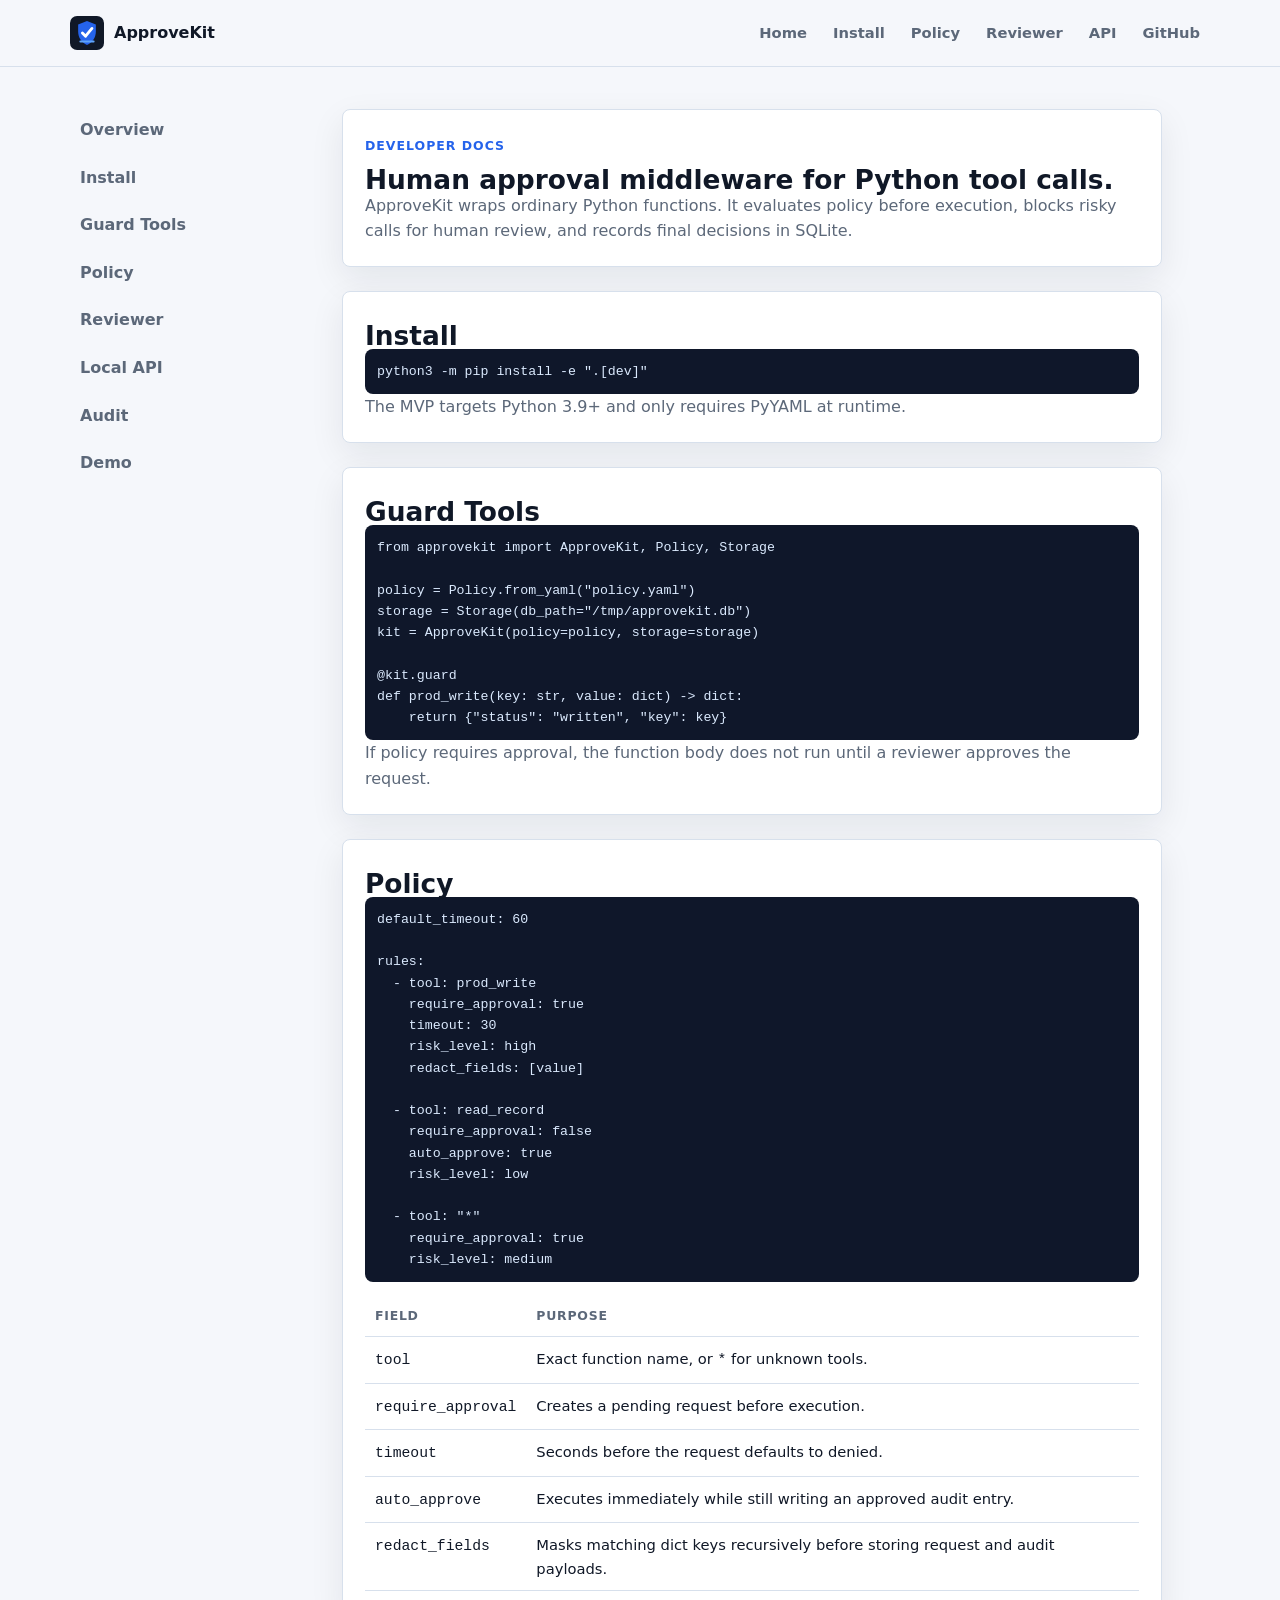
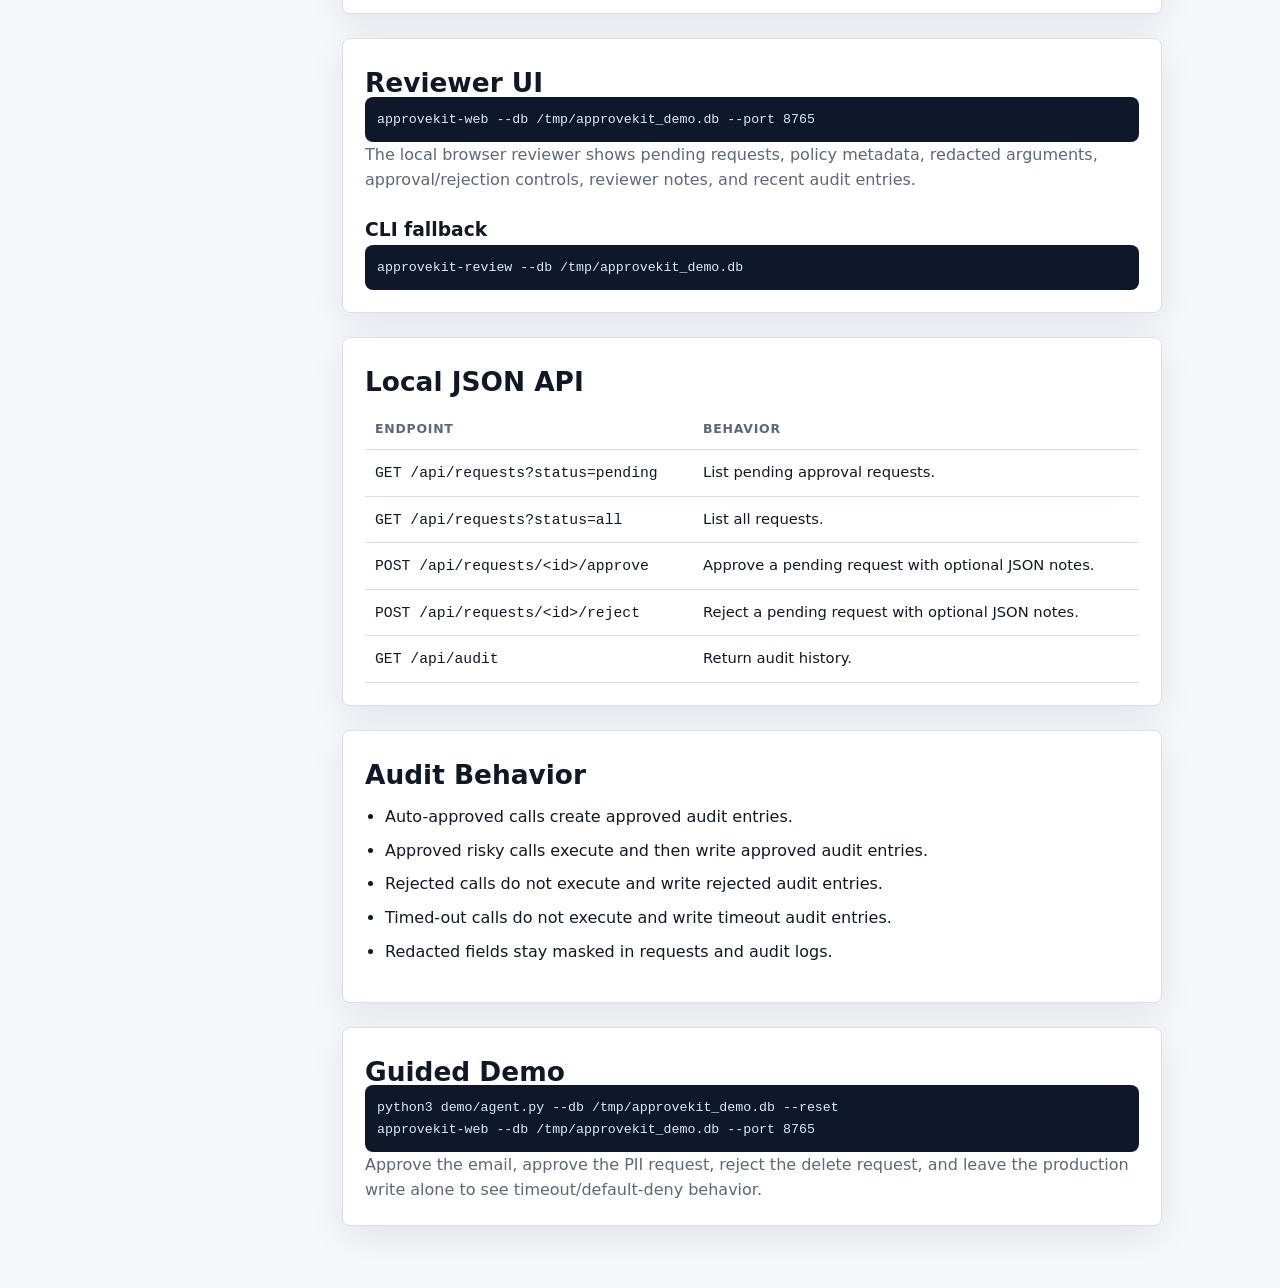
==== docs.html @ 9c4e5151 "site: add static product website" ====
<!doctype html>
<html lang="en">
<head>
  <meta charset="utf-8">
  <meta name="viewport" content="width=device-width, initial-scale=1">
  <title>ApproveKit Docs</title>
  <meta name="description" content="Developer documentation for ApproveKit: install, policy, guarded tools, web reviewer, audit trail, and demo commands.">
  <link rel="icon" type="image/svg+xml" href="assets/approvekit_mark.svg">
  <link rel="stylesheet" href="assets/style.css">
</head>
<body>
  <header class="nav">
    <div class="container nav-inner">
      <a class="brand" href="index.html" aria-label="ApproveKit home">
        <img src="assets/approvekit_mark.svg" alt="">
        <span>ApproveKit</span>
      </a>
      <nav class="nav-links" aria-label="Primary">
        <a href="index.html">Home</a>
        <a href="#install">Install</a>
        <a href="#policy">Policy</a>
        <a href="#reviewer">Reviewer</a>
        <a href="#api">API</a>
        <a href="https://github.com/thegeekajay/ApproveKit">GitHub</a>
      </nav>
    </div>
  </header>

  <main class="container doc-layout">
    <aside class="sidebar" aria-label="Documentation sections">
      <a href="#overview">Overview</a>
      <a href="#install">Install</a>
      <a href="#guard">Guard Tools</a>
      <a href="#policy">Policy</a>
      <a href="#reviewer">Reviewer</a>
      <a href="#api">Local API</a>
      <a href="#audit">Audit</a>
      <a href="#demo">Demo</a>
    </aside>

    <div class="doc-content">
      <section class="doc-card" id="overview">
        <span class="kicker">Developer docs</span>
        <h2>Human approval middleware for Python tool calls.</h2>
        <p>ApproveKit wraps ordinary Python functions. It evaluates policy before execution, blocks risky calls for human review, and records final decisions in SQLite.</p>
      </section>

      <section class="doc-card" id="install">
        <h2>Install</h2>
        <pre>python3 -m pip install -e ".[dev]"</pre>
        <p>The MVP targets Python 3.9+ and only requires PyYAML at runtime.</p>
      </section>

      <section class="doc-card" id="guard">
        <h2>Guard Tools</h2>
        <pre>from approvekit import ApproveKit, Policy, Storage

policy = Policy.from_yaml("policy.yaml")
storage = Storage(db_path="/tmp/approvekit.db")
kit = ApproveKit(policy=policy, storage=storage)

@kit.guard
def prod_write(key: str, value: dict) -> dict:
    return {"status": "written", "key": key}</pre>
        <p>If policy requires approval, the function body does not run until a reviewer approves the request.</p>
      </section>

      <section class="doc-card" id="policy">
        <h2>Policy</h2>
        <pre>default_timeout: 60

rules:
  - tool: prod_write
    require_approval: true
    timeout: 30
    risk_level: high
    redact_fields: [value]

  - tool: read_record
    require_approval: false
    auto_approve: true
    risk_level: low

  - tool: "*"
    require_approval: true
    risk_level: medium</pre>
        <table>
          <thead>
            <tr>
              <th>Field</th>
              <th>Purpose</th>
            </tr>
          </thead>
          <tbody>
            <tr>
              <td><code>tool</code></td>
              <td>Exact function name, or <code>*</code> for unknown tools.</td>
            </tr>
            <tr>
              <td><code>require_approval</code></td>
              <td>Creates a pending request before execution.</td>
            </tr>
            <tr>
              <td><code>timeout</code></td>
              <td>Seconds before the request defaults to denied.</td>
            </tr>
            <tr>
              <td><code>auto_approve</code></td>
              <td>Executes immediately while still writing an approved audit entry.</td>
            </tr>
            <tr>
              <td><code>redact_fields</code></td>
              <td>Masks matching dict keys recursively before storing request and audit payloads.</td>
            </tr>
          </tbody>
        </table>
      </section>

      <section class="doc-card" id="reviewer">
        <h2>Reviewer UI</h2>
        <pre>approvekit-web --db /tmp/approvekit_demo.db --port 8765</pre>
        <p>The local browser reviewer shows pending requests, policy metadata, redacted arguments, approval/rejection controls, reviewer notes, and recent audit entries.</p>
        <h3>CLI fallback</h3>
        <pre>approvekit-review --db /tmp/approvekit_demo.db</pre>
      </section>

      <section class="doc-card" id="api">
        <h2>Local JSON API</h2>
        <table>
          <thead>
            <tr>
              <th>Endpoint</th>
              <th>Behavior</th>
            </tr>
          </thead>
          <tbody>
            <tr>
              <td><code>GET /api/requests?status=pending</code></td>
              <td>List pending approval requests.</td>
            </tr>
            <tr>
              <td><code>GET /api/requests?status=all</code></td>
              <td>List all requests.</td>
            </tr>
            <tr>
              <td><code>POST /api/requests/&lt;id&gt;/approve</code></td>
              <td>Approve a pending request with optional JSON notes.</td>
            </tr>
            <tr>
              <td><code>POST /api/requests/&lt;id&gt;/reject</code></td>
              <td>Reject a pending request with optional JSON notes.</td>
            </tr>
            <tr>
              <td><code>GET /api/audit</code></td>
              <td>Return audit history.</td>
            </tr>
          </tbody>
        </table>
      </section>

      <section class="doc-card" id="audit">
        <h2>Audit Behavior</h2>
        <ul>
          <li>Auto-approved calls create approved audit entries.</li>
          <li>Approved risky calls execute and then write approved audit entries.</li>
          <li>Rejected calls do not execute and write rejected audit entries.</li>
          <li>Timed-out calls do not execute and write timeout audit entries.</li>
          <li>Redacted fields stay masked in requests and audit logs.</li>
        </ul>
      </section>

      <section class="doc-card" id="demo">
        <h2>Guided Demo</h2>
        <pre>python3 demo/agent.py --db /tmp/approvekit_demo.db --reset
approvekit-web --db /tmp/approvekit_demo.db --port 8765</pre>
        <p>Approve the email, approve the PII request, reject the delete request, and leave the production write alone to see timeout/default-deny behavior.</p>
      </section>
    </div>
  </main>
</body>
</html>
---- assets/style.css ----
:root {
  --bg: #f5f7fb;
  --surface: #ffffff;
  --surface-2: #eef3fb;
  --ink: #101827;
  --muted: #5c6879;
  --line: #d7e0ec;
  --line-strong: #b6c4d7;
  --blue: #2563eb;
  --blue-2: #dbeafe;
  --green: #16803c;
  --green-2: #dcfce7;
  --red: #c0262d;
  --red-2: #ffe4e6;
  --amber: #b7791f;
  --amber-2: #fff3d6;
  --shadow: 0 12px 34px rgba(16, 24, 39, 0.08);
  --radius: 8px;
  --container: 1140px;
  --mono: "SFMono-Regular", Consolas, "Liberation Mono", monospace;
}

* {
  box-sizing: border-box;
}

html {
  scroll-behavior: smooth;
}

body {
  margin: 0;
  font-family: Inter, ui-sans-serif, system-ui, -apple-system, BlinkMacSystemFont, "Segoe UI", sans-serif;
  background: var(--bg);
  color: var(--ink);
  line-height: 1.6;
}

a {
  color: inherit;
  text-decoration: none;
}

img {
  display: block;
  max-width: 100%;
}

.container {
  width: min(var(--container), calc(100% - 32px));
  margin: 0 auto;
}

.nav {
  position: sticky;
  top: 0;
  z-index: 20;
  border-bottom: 1px solid var(--line);
  background: rgba(245, 247, 251, 0.94);
  backdrop-filter: blur(14px);
}

.nav-inner {
  min-height: 66px;
  display: flex;
  align-items: center;
  justify-content: space-between;
  gap: 18px;
}

.brand {
  display: inline-flex;
  align-items: center;
  gap: 10px;
  font-weight: 800;
}

.brand img {
  width: 34px;
  height: 34px;
}

.nav-links {
  display: flex;
  align-items: center;
  gap: 6px;
}

.nav-links a {
  color: var(--muted);
  font-size: 0.92rem;
  font-weight: 650;
  padding: 8px 10px;
  border-radius: var(--radius);
}

.nav-links a:hover {
  color: var(--ink);
  background: var(--surface);
}

.hero {
  min-height: calc(100vh - 66px);
  display: grid;
  align-items: center;
  padding: 56px 0 40px;
  border-bottom: 1px solid var(--line);
  background:
    linear-gradient(rgba(16, 24, 39, 0.72), rgba(16, 24, 39, 0.6)),
    url("approvekit_mark.svg") center 16% / 220px no-repeat,
    #101827;
  color: #ffffff;
}

.hero-grid {
  display: grid;
  gap: 28px;
}

.hero-copy {
  max-width: 820px;
}

.eyebrow {
  display: inline-flex;
  align-items: center;
  gap: 8px;
  margin-bottom: 16px;
  padding: 6px 10px;
  border: 1px solid rgba(255, 255, 255, 0.22);
  border-radius: 999px;
  color: #dbeafe;
  font-size: 0.84rem;
  font-weight: 750;
}

.eyebrow::before {
  content: "";
  width: 8px;
  height: 8px;
  border-radius: 999px;
  background: #22c55e;
}

h1,
h2,
h3,
p {
  margin: 0;
}

h1 {
  max-width: 780px;
  font-size: clamp(3rem, 8vw, 6.6rem);
  line-height: 0.95;
  letter-spacing: 0;
}

.hero-copy p {
  max-width: 720px;
  margin-top: 20px;
  color: #d8e4f4;
  font-size: 1.16rem;
}

.actions {
  display: flex;
  flex-wrap: wrap;
  gap: 12px;
  margin-top: 28px;
}

.button {
  display: inline-flex;
  align-items: center;
  justify-content: center;
  min-height: 42px;
  border-radius: var(--radius);
  padding: 10px 14px;
  font-weight: 750;
  border: 1px solid transparent;
}

.button.primary {
  background: #ffffff;
  color: var(--ink);
}

.button.secondary {
  color: #ffffff;
  border-color: rgba(255, 255, 255, 0.32);
}

.demo-shell {
  border: 1px solid rgba(255, 255, 255, 0.2);
  border-radius: var(--radius);
  overflow: hidden;
  background: rgba(255, 255, 255, 0.08);
  box-shadow: 0 18px 42px rgba(0, 0, 0, 0.28);
}

.demo-top {
  display: flex;
  align-items: center;
  justify-content: space-between;
  gap: 12px;
  padding: 12px 14px;
  border-bottom: 1px solid rgba(255, 255, 255, 0.16);
  color: #dbeafe;
  font-size: 0.86rem;
  font-weight: 700;
}

.demo-body {
  display: grid;
  grid-template-columns: 1.05fr 0.95fr;
  min-height: 300px;
}

.review-panel,
.terminal-panel {
  padding: 16px;
}

.terminal-panel {
  background: #0b1220;
  color: #dbeafe;
  font-family: var(--mono);
  font-size: 0.84rem;
}

.term-line {
  margin-bottom: 9px;
}

.term-muted {
  color: #8ea4c1;
}

.request-preview {
  display: grid;
  gap: 12px;
  color: var(--ink);
}

.request-card {
  background: #ffffff;
  border-radius: var(--radius);
  padding: 14px;
  display: grid;
  gap: 10px;
}

.request-head {
  display: flex;
  justify-content: space-between;
  gap: 12px;
}

.tool-name {
  font-weight: 800;
}

.pill-row {
  display: flex;
  flex-wrap: wrap;
  gap: 6px;
}

.pill {
  display: inline-flex;
  min-height: 23px;
  align-items: center;
  padding: 2px 8px;
  border-radius: 999px;
  border: 1px solid var(--line);
  color: var(--muted);
  background: var(--surface-2);
  font-size: 0.76rem;
  font-weight: 700;
}

.pill.high {
  color: var(--red);
  background: var(--red-2);
  border-color: #fecdd3;
}

.pill.medium {
  color: var(--amber);
  background: var(--amber-2);
  border-color: #f5d59f;
}

pre {
  margin: 0;
  padding: 12px;
  border-radius: var(--radius);
  background: #0f172a;
  color: #dbeafe;
  overflow: auto;
  white-space: pre-wrap;
  word-break: break-word;
  font-family: var(--mono);
  font-size: 0.83rem;
}

.decision-row {
  display: grid;
  grid-template-columns: 1fr 1fr;
  gap: 8px;
}

.decision {
  border-radius: var(--radius);
  padding: 9px;
  text-align: center;
  font-weight: 800;
}

.decision.approve {
  background: var(--green);
  color: #ffffff;
}

.decision.reject {
  border: 1px solid #fecdd3;
  color: var(--red);
}

.section {
  padding: 72px 0;
}

.section.alt {
  background: #ffffff;
  border-top: 1px solid var(--line);
  border-bottom: 1px solid var(--line);
}

.section-head {
  max-width: 720px;
  margin-bottom: 28px;
}

.kicker {
  color: var(--blue);
  font-weight: 850;
  text-transform: uppercase;
  font-size: 0.78rem;
  letter-spacing: 0.08em;
}

h2 {
  margin-top: 8px;
  font-size: clamp(2rem, 4vw, 3.2rem);
  line-height: 1.03;
  letter-spacing: 0;
}

.section-head p {
  margin-top: 12px;
  color: var(--muted);
  font-size: 1.02rem;
}

.grid-3 {
  display: grid;
  grid-template-columns: repeat(3, minmax(0, 1fr));
  gap: 16px;
}

.card {
  background: var(--surface);
  border: 1px solid var(--line);
  border-radius: var(--radius);
  padding: 18px;
  box-shadow: var(--shadow);
}

.card h3 {
  font-size: 1.02rem;
  margin-bottom: 8px;
}

.card p,
.doc-card p,
.step p {
  color: var(--muted);
}

.steps {
  display: grid;
  gap: 12px;
}

.step {
  display: grid;
  grid-template-columns: 42px minmax(0, 1fr);
  gap: 14px;
  align-items: start;
  padding: 16px;
  border: 1px solid var(--line);
  border-radius: var(--radius);
  background: var(--surface);
}

.step-num {
  width: 34px;
  height: 34px;
  border-radius: var(--radius);
  display: grid;
  place-items: center;
  background: var(--blue-2);
  color: var(--blue);
  font-weight: 850;
}

.code-grid {
  display: grid;
  grid-template-columns: minmax(0, 1fr) minmax(0, 1fr);
  gap: 16px;
}

.footer {
  padding: 34px 0;
  border-top: 1px solid var(--line);
  color: var(--muted);
}

.doc-layout {
  display: grid;
  grid-template-columns: 240px minmax(0, 820px);
  gap: 32px;
  align-items: start;
  padding: 42px 0 80px;
}

.sidebar {
  position: sticky;
  top: 88px;
  display: grid;
  gap: 6px;
}

.sidebar a {
  color: var(--muted);
  padding: 8px 10px;
  border-radius: var(--radius);
  font-weight: 650;
}

.sidebar a:hover {
  color: var(--ink);
  background: var(--surface);
}

.doc-content {
  display: grid;
  gap: 24px;
}

.doc-card {
  border: 1px solid var(--line);
  border-radius: var(--radius);
  background: var(--surface);
  padding: 22px;
  box-shadow: var(--shadow);
}

.doc-card h2 {
  font-size: 1.65rem;
}

.doc-card h3 {
  margin-top: 22px;
}

.doc-card ul {
  padding-left: 20px;
}

.doc-card li {
  margin: 8px 0;
}

table {
  width: 100%;
  border-collapse: collapse;
  margin-top: 14px;
  font-size: 0.92rem;
}

th,
td {
  text-align: left;
  padding: 10px;
  border-bottom: 1px solid var(--line);
  vertical-align: top;
}

th {
  color: var(--muted);
  font-size: 0.78rem;
  text-transform: uppercase;
  letter-spacing: 0.06em;
}

@media (max-width: 900px) {
  .nav-inner {
    align-items: flex-start;
    flex-direction: column;
    padding: 14px 0;
  }

  .nav-links {
    flex-wrap: wrap;
  }

  .demo-body,
  .grid-3,
  .code-grid,
  .doc-layout {
    grid-template-columns: 1fr;
  }

  .sidebar {
    position: static;
    grid-template-columns: repeat(2, minmax(0, 1fr));
  }
}
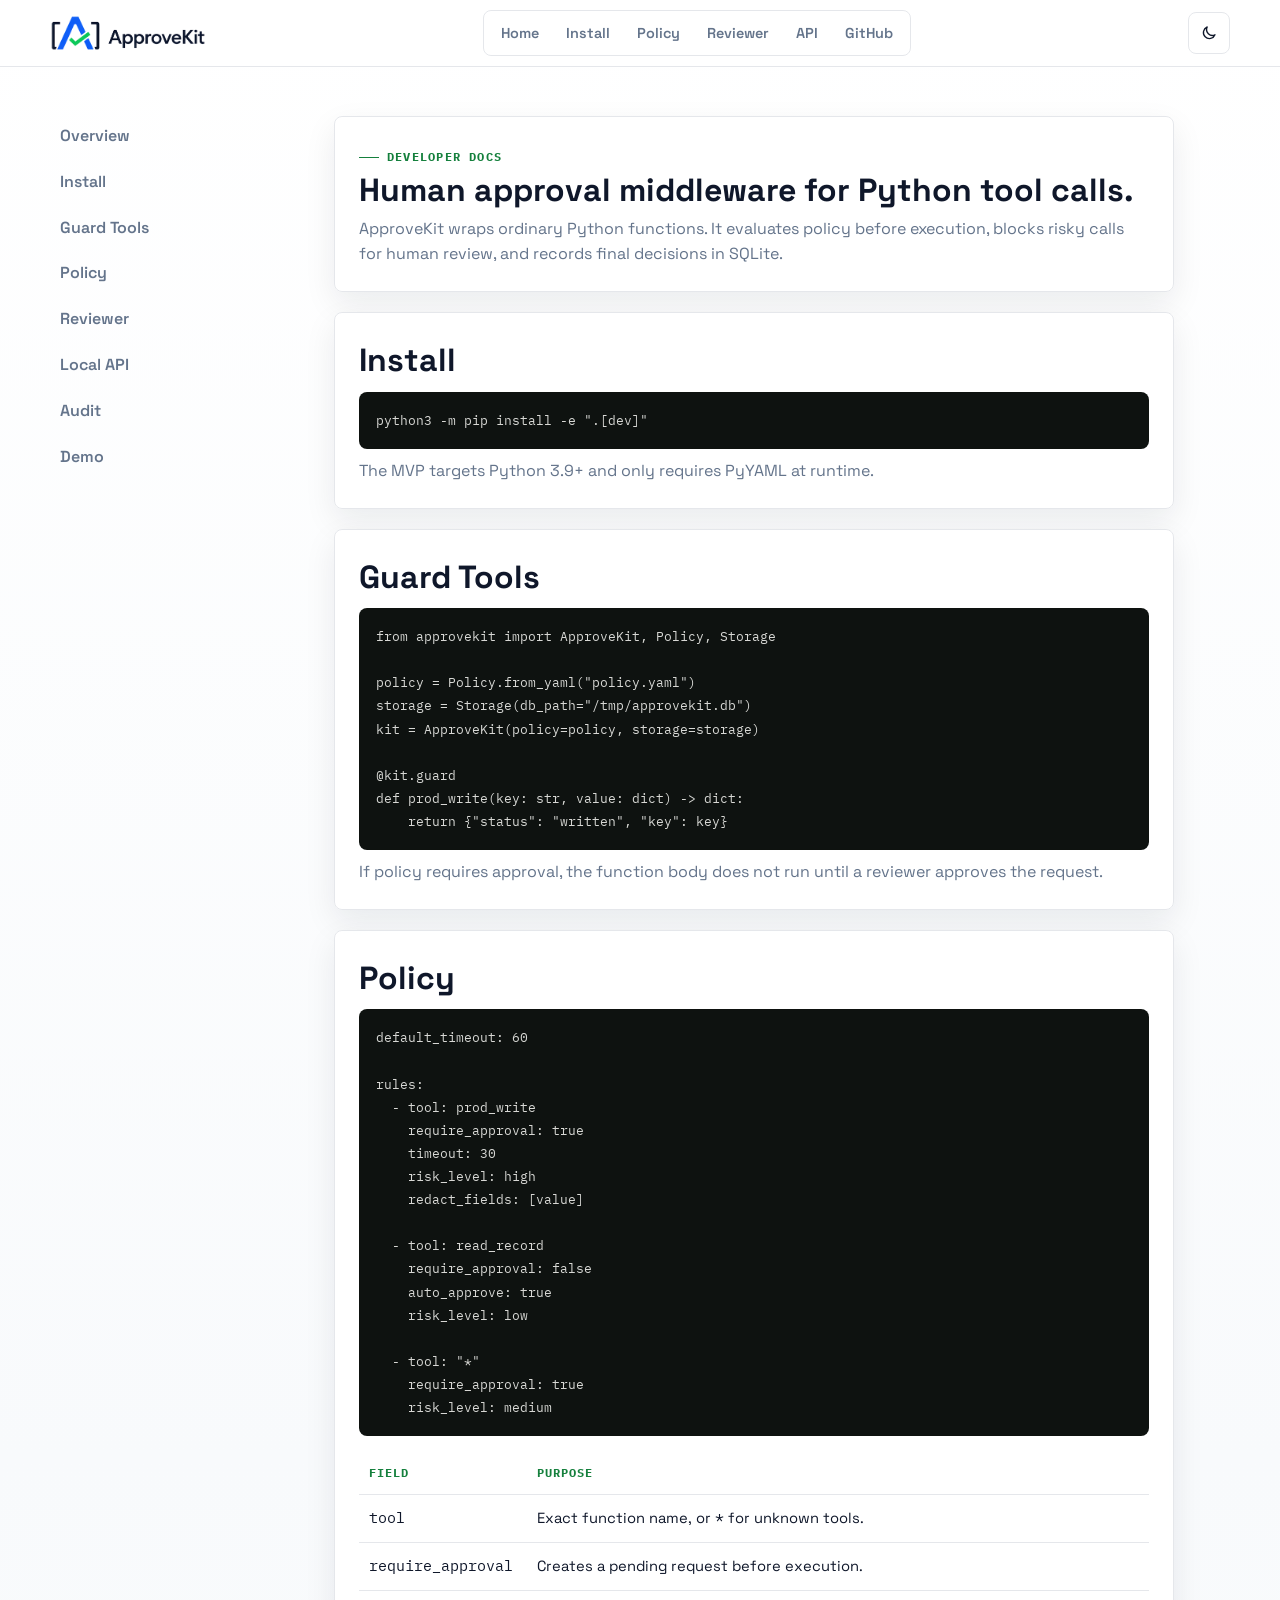
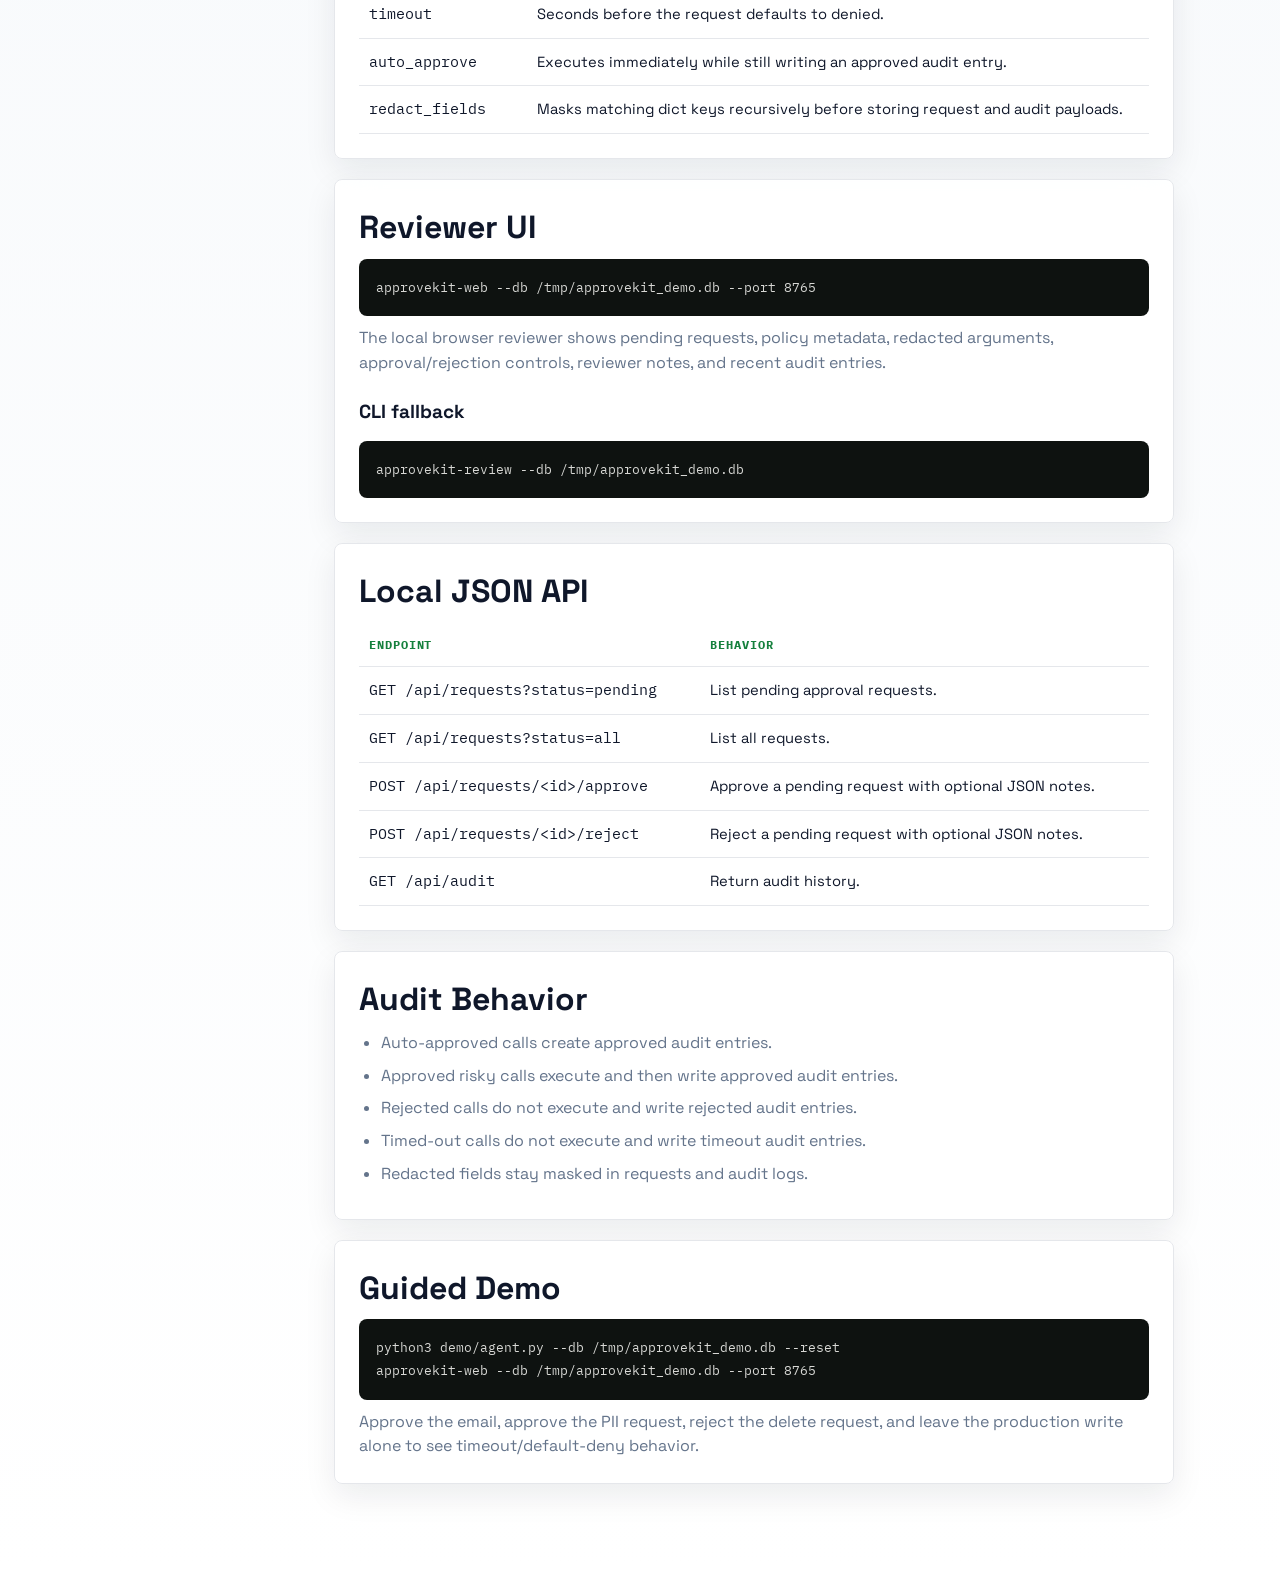
==== commit c681037e: "fix: reviewer latency font size and enable Lenis smooth scrolling" ====
--- a/docs.html
+++ b/docs.html
@@ -5,15 +5,35 @@
   <meta name="viewport" content="width=device-width, initial-scale=1">
   <title>ApproveKit Docs</title>
   <meta name="description" content="Developer documentation for ApproveKit: install, policy, guarded tools, web reviewer, audit trail, and demo commands.">
-  <link rel="icon" type="image/svg+xml" href="assets/approvekit_mark.svg">
+  <link rel="icon" href="assets/favicon/favicon.ico" sizes="any">
+  <link rel="icon" type="image/png" sizes="32x32" href="assets/favicon/favicon-32x32.png">
+  <link rel="icon" type="image/png" sizes="16x16" href="assets/favicon/favicon-16x16.png">
+  <link rel="apple-touch-icon" sizes="180x180" href="assets/favicon/apple-touch-icon-180x180.png">
+  <link rel="manifest" href="assets/favicon/site.webmanifest">
+  <meta name="theme-color" content="#FFFFFF" id="theme-color">
+  <link rel="preconnect" href="https://fonts.googleapis.com">
+  <link rel="preconnect" href="https://fonts.gstatic.com" crossorigin>
+  <link href="https://fonts.googleapis.com/css2?family=IBM+Plex+Mono:wght@400;500;600;700&family=Space+Grotesk:wght@400;500;600;700&display=swap" rel="stylesheet">
+  <script>
+    (function() {
+      try {
+        var saved = localStorage.getItem("approvekit-theme");
+        var systemDark = window.matchMedia && window.matchMedia("(prefers-color-scheme: dark)").matches;
+        var theme = saved || (systemDark ? "dark" : "light");
+        document.documentElement.setAttribute("data-theme", theme);
+      } catch (error) {
+        document.documentElement.setAttribute("data-theme", "light");
+      }
+    })();
+  </script>
   <link rel="stylesheet" href="assets/style.css">
 </head>
-<body>
+<body class="docs-page">
   <header class="nav">
     <div class="container nav-inner">
       <a class="brand" href="index.html" aria-label="ApproveKit home">
-        <img src="assets/approvekit_mark.svg" alt="">
-        <span>ApproveKit</span>
+        <img class="brand-logo brand-logo-light" src="assets/logo/approvekit-logo-light.png" alt="ApproveKit">
+        <img class="brand-logo brand-logo-dark" src="assets/logo/approvekit-logo-dark.png" alt="ApproveKit">
       </a>
       <nav class="nav-links" aria-label="Primary">
         <a href="index.html">Home</a>
@@ -23,6 +43,14 @@
         <a href="#api">API</a>
         <a href="https://github.com/thegeekajay/ApproveKit">GitHub</a>
       </nav>
+      <button class="theme-toggle" type="button" aria-label="Toggle dark and light mode" aria-pressed="false">
+        <svg class="theme-icon theme-icon-sun" aria-hidden="true" viewBox="0 0 24 24" fill="none">
+          <path d="M12 4V2M12 22v-2M4 12H2M22 12h-2M5 5 3.6 3.6M20.4 20.4 19 19M19 5l1.4-1.4M3.6 20.4 5 19M12 16a4 4 0 1 0 0-8 4 4 0 0 0 0 8Z" stroke="currentColor" stroke-width="1.8" stroke-linecap="round"/>
+        </svg>
+        <svg class="theme-icon theme-icon-moon" aria-hidden="true" viewBox="0 0 24 24" fill="none">
+          <path d="M20 14.4A7.8 7.8 0 0 1 9.6 4 8 8 0 1 0 20 14.4Z" stroke="currentColor" stroke-width="1.8" stroke-linecap="round" stroke-linejoin="round"/>
+        </svg>
+      </button>
     </div>
   </header>
 
@@ -177,5 +205,28 @@
       </section>
     </div>
   </main>
+  <script>
+    (function() {
+      var themeColor = document.getElementById("theme-color");
+      var themeToggle = document.querySelector(".theme-toggle");
+
+      function applyTheme(theme) {
+        document.documentElement.setAttribute("data-theme", theme);
+        try {
+          localStorage.setItem("approvekit-theme", theme);
+        } catch (error) {}
+        if (themeColor) themeColor.setAttribute("content", theme === "dark" ? "#0B1020" : "#FFFFFF");
+        if (themeToggle) themeToggle.setAttribute("aria-pressed", theme === "dark" ? "true" : "false");
+      }
+
+      if (themeToggle) {
+        themeToggle.addEventListener("click", function() {
+          var current = document.documentElement.getAttribute("data-theme") || "light";
+          applyTheme(current === "dark" ? "light" : "dark");
+        });
+        applyTheme(document.documentElement.getAttribute("data-theme") || "light");
+      }
+    })();
+  </script>
 </body>
 </html>
--- a/assets/style.css
+++ b/assets/style.css
@@ -1,39 +1,103 @@
 :root {
-  --bg: #f5f7fb;
-  --surface: #ffffff;
-  --surface-2: #eef3fb;
-  --ink: #101827;
-  --muted: #5c6879;
-  --line: #d7e0ec;
-  --line-strong: #b6c4d7;
+  --ak-blue: #2563eb;
+  --ak-green: #22c55e;
+  --ak-ink: #0f172a;
+  --ak-slate: #64748b;
+  --ak-fog: #f8fafc;
+  --ak-gray-200: #e5e7eb;
+  --ak-dark-bg: #0b1020;
+  --ak-dark-card: #111827;
+  --bg: #ffffff;
+  --bg-2: #f8fafc;
+  --ink: #0f172a;
+  --ink-soft: #334155;
+  --muted: #64748b;
+  --line: #e5e7eb;
+  --line-strong: #cbd5e1;
+  --surface: rgba(255, 255, 255, 0.88);
+  --surface-solid: #ffffff;
+  --surface-dark: #111827;
+  --green: #22c55e;
+  --green-dark: #15803d;
+  --mint: #dcfce7;
+  --cyan: #60a5fa;
   --blue: #2563eb;
-  --blue-2: #dbeafe;
-  --green: #16803c;
-  --green-2: #dcfce7;
-  --red: #c0262d;
-  --red-2: #ffe4e6;
-  --amber: #b7791f;
-  --amber-2: #fff3d6;
-  --shadow: 0 12px 34px rgba(16, 24, 39, 0.08);
+  --amber: #f59e0b;
+  --red: #ef4444;
+  --paper: #f8fafc;
+  --hero-bg: #ffffff;
+  --hero-ink: #0f172a;
+  --hero-muted: #475569;
+  --hero-panel: rgba(255, 255, 255, 0.82);
+  --hero-panel-border: rgba(15, 23, 42, 0.12);
+  --hero-panel-soft: rgba(37, 99, 235, 0.06);
+  --shadow: 0 24px 80px rgba(15, 23, 42, 0.12);
+  --shadow-soft: 0 12px 32px rgba(15, 23, 42, 0.08);
   --radius: 8px;
-  --container: 1140px;
-  --mono: "SFMono-Regular", Consolas, "Liberation Mono", monospace;
-}
-
-* {
+  --container: 1180px;
+  --font: "Space Grotesk", "Avenir Next", "Helvetica Neue", sans-serif;
+  --mono: "IBM Plex Mono", "SFMono-Regular", Consolas, monospace;
+  --ease: cubic-bezier(0.16, 1, 0.3, 1);
+}
+
+html[data-theme="dark"] {
+  --bg: #0b1020;
+  --bg-2: #0f172a;
+  --ink: #f1f5f9;
+  --ink-soft: #cbd5e1;
+  --muted: #94a3b8;
+  --line: #1f2937;
+  --line-strong: #334155;
+  --surface: rgba(17, 24, 39, 0.78);
+  --surface-solid: #111827;
+  --surface-dark: #0b1020;
+  --green: #22c55e;
+  --green-dark: #4ade80;
+  --mint: #bbf7d0;
+  --cyan: #60a5fa;
+  --blue: #60a5fa;
+  --amber: #fbbf24;
+  --red: #f87171;
+  --paper: #f8fafc;
+  --hero-bg: #0b1020;
+  --hero-ink: #f8fafc;
+  --hero-muted: #cbd5e1;
+  --hero-panel: rgba(17, 24, 39, 0.76);
+  --hero-panel-border: rgba(148, 163, 184, 0.22);
+  --hero-panel-soft: rgba(96, 165, 250, 0.08);
+  --shadow: 0 24px 80px rgba(0, 0, 0, 0.28);
+  --shadow-soft: 0 12px 32px rgba(0, 0, 0, 0.22);
+}
+
+*,
+*::before,
+*::after {
   box-sizing: border-box;
 }
 
 html {
-  scroll-behavior: smooth;
+  scroll-behavior: auto;
+  background: var(--bg);
 }
 
 body {
   margin: 0;
-  font-family: Inter, ui-sans-serif, system-ui, -apple-system, BlinkMacSystemFont, "Segoe UI", sans-serif;
-  background: var(--bg);
+  min-width: 320px;
+  background:
+    linear-gradient(180deg, var(--bg), var(--bg-2) 46%, var(--bg)),
+    var(--bg);
   color: var(--ink);
-  line-height: 1.6;
+  font-family: var(--font);
+  font-size: 16px;
+  line-height: 1.55;
+  overflow-x: hidden;
+  text-rendering: optimizeLegibility;
+  -webkit-font-smoothing: antialiased;
+}
+
+body::selection {
+  background: var(--mint);
+  color: var(--ink);
 }
 
 a {
@@ -41,105 +105,22 @@
   text-decoration: none;
 }
 
-img {
+img,
+svg {
   display: block;
   max-width: 100%;
 }
 
-.container {
-  width: min(var(--container), calc(100% - 32px));
-  margin: 0 auto;
-}
-
-.nav {
-  position: sticky;
-  top: 0;
-  z-index: 20;
-  border-bottom: 1px solid var(--line);
-  background: rgba(245, 247, 251, 0.94);
-  backdrop-filter: blur(14px);
-}
-
-.nav-inner {
-  min-height: 66px;
-  display: flex;
-  align-items: center;
-  justify-content: space-between;
-  gap: 18px;
-}
-
-.brand {
-  display: inline-flex;
-  align-items: center;
-  gap: 10px;
-  font-weight: 800;
-}
-
-.brand img {
-  width: 34px;
-  height: 34px;
-}
-
-.nav-links {
-  display: flex;
-  align-items: center;
-  gap: 6px;
-}
-
-.nav-links a {
-  color: var(--muted);
-  font-size: 0.92rem;
-  font-weight: 650;
-  padding: 8px 10px;
-  border-radius: var(--radius);
-}
-
-.nav-links a:hover {
-  color: var(--ink);
-  background: var(--surface);
-}
-
-.hero {
-  min-height: calc(100vh - 66px);
-  display: grid;
-  align-items: center;
-  padding: 56px 0 40px;
-  border-bottom: 1px solid var(--line);
-  background:
-    linear-gradient(rgba(16, 24, 39, 0.72), rgba(16, 24, 39, 0.6)),
-    url("approvekit_mark.svg") center 16% / 220px no-repeat,
-    #101827;
-  color: #ffffff;
-}
-
-.hero-grid {
-  display: grid;
-  gap: 28px;
-}
-
-.hero-copy {
-  max-width: 820px;
-}
-
-.eyebrow {
-  display: inline-flex;
-  align-items: center;
-  gap: 8px;
-  margin-bottom: 16px;
-  padding: 6px 10px;
-  border: 1px solid rgba(255, 255, 255, 0.22);
-  border-radius: 999px;
-  color: #dbeafe;
-  font-size: 0.84rem;
-  font-weight: 750;
-}
-
-.eyebrow::before {
-  content: "";
-  width: 8px;
-  height: 8px;
-  border-radius: 999px;
-  background: #22c55e;
+button {
+  border: 0;
+  background: none;
+  color: inherit;
+  font: inherit;
+}
+
+pre,
+code {
+  font-family: var(--mono);
 }
 
 h1,
@@ -149,383 +130,1397 @@
   margin: 0;
 }
 
+.site-shell {
+  position: relative;
+  overflow: clip;
+}
+
+.container {
+  width: min(var(--container), calc(100% - 40px));
+  margin: 0 auto;
+}
+
+.brand-logo-light,
+.brand-logo-dark,
+.footer-logo-light,
+.footer-logo-dark {
+  display: block;
+}
+
+.brand-logo-dark,
+.footer-logo-dark,
+html[data-theme="dark"] .brand-logo-light,
+html[data-theme="dark"] .footer-logo-light,
+.home-page .nav:not(.is-scrolled) .brand-logo-light {
+  display: none;
+}
+
+html[data-theme="dark"] .brand-logo-dark,
+html[data-theme="dark"] .footer-logo-dark,
+.home-page .nav:not(.is-scrolled) .brand-logo-dark {
+  display: block;
+}
+
+html[data-theme="light"] .home-page .nav:not(.is-scrolled) .brand-logo-light,
+html[data-theme="light"] .home-page .nav:not(.is-scrolled) .footer-logo-light {
+  display: block;
+}
+
+html[data-theme="light"] .home-page .nav:not(.is-scrolled) .brand-logo-dark,
+html[data-theme="light"] .home-page .nav:not(.is-scrolled) .footer-logo-dark {
+  display: none;
+}
+
+.nav {
+  position: fixed;
+  inset: 0 0 auto;
+  z-index: 50;
+  padding: 14px 0;
+  transition: padding 260ms var(--ease), background 260ms var(--ease), border-color 260ms var(--ease);
+}
+
+.nav.is-scrolled,
+.docs-page .nav {
+  padding: 8px 0;
+  border-bottom: 1px solid var(--line);
+  background: color-mix(in srgb, var(--bg) 86%, transparent);
+  backdrop-filter: blur(22px);
+  -webkit-backdrop-filter: blur(22px);
+}
+
+.docs-page .nav-links {
+  border-color: var(--line);
+  background: var(--surface);
+}
+
+.nav-inner {
+  min-height: 50px;
+  display: flex;
+  align-items: center;
+  justify-content: space-between;
+  gap: 18px;
+}
+
+.brand {
+  display: inline-flex;
+  align-items: center;
+  color: var(--ink);
+  font-weight: 700;
+  letter-spacing: 0;
+}
+
+.home-page .nav:not(.is-scrolled) .brand {
+  color: var(--hero-ink);
+}
+
+.brand img {
+  width: auto;
+  height: 36px;
+  border-radius: 0;
+  box-shadow: none;
+}
+
+.nav-links {
+  display: flex;
+  align-items: center;
+  justify-content: center;
+  gap: 3px;
+  padding: 5px;
+  border: 1px solid var(--hero-panel-border);
+  border-radius: var(--radius);
+  background: color-mix(in srgb, var(--hero-bg) 42%, transparent);
+  backdrop-filter: blur(18px);
+}
+
+.nav-links a {
+  min-height: 34px;
+  display: inline-flex;
+  align-items: center;
+  border-radius: 6px;
+  padding: 6px 12px;
+  color: color-mix(in srgb, var(--hero-ink) 72%, transparent);
+  font-size: 0.9rem;
+  font-weight: 600;
+  transition: color 180ms ease, background 180ms ease;
+}
+
+.nav.is-scrolled .nav-links a,
+.docs-page .nav-links a {
+  color: var(--muted);
+}
+
+.nav-links a:hover {
+  color: var(--hero-ink);
+  background: color-mix(in srgb, var(--hero-ink) 10%, transparent);
+}
+
+.nav.is-scrolled .nav-links a:hover,
+.docs-page .nav-links a:hover {
+  color: var(--ink);
+  background: color-mix(in srgb, var(--ink) 7%, transparent);
+}
+
+.nav-cta,
+.button {
+  min-height: 42px;
+  display: inline-flex;
+  align-items: center;
+  justify-content: center;
+  gap: 8px;
+  border-radius: var(--radius);
+  padding: 10px 14px;
+  font-weight: 700;
+  letter-spacing: 0;
+  cursor: pointer;
+  transition: transform 220ms var(--ease), box-shadow 220ms var(--ease), background 220ms var(--ease), border-color 220ms var(--ease);
+}
+
+.nav-cta {
+  border: 1px solid var(--hero-panel-border);
+  background: var(--blue);
+  color: #ffffff;
+}
+
+.nav.is-scrolled .nav-cta,
+.docs-page .nav-cta {
+  border-color: color-mix(in srgb, var(--blue) 42%, transparent);
+  background: var(--blue);
+  color: #ffffff;
+}
+
+.nav-cta:hover,
+.button:hover,
+.theme-toggle:hover {
+  transform: translateY(-2px);
+}
+
+.theme-toggle {
+  width: 42px;
+  height: 42px;
+  display: inline-grid;
+  place-items: center;
+  border: 1px solid var(--hero-panel-border);
+  border-radius: var(--radius);
+  background: color-mix(in srgb, var(--hero-bg) 46%, transparent);
+  color: var(--hero-ink);
+  cursor: pointer;
+  transition: transform 220ms var(--ease), background 220ms var(--ease), border-color 220ms var(--ease);
+}
+
+.nav.is-scrolled .theme-toggle,
+.docs-page .theme-toggle {
+  border-color: var(--line);
+  background: var(--surface);
+  color: var(--ink);
+}
+
+.theme-icon {
+  width: 18px;
+  height: 18px;
+}
+
+.theme-icon-sun,
+html[data-theme="dark"] .theme-icon-moon {
+  display: none;
+}
+
+html[data-theme="dark"] .theme-icon-sun {
+  display: block;
+}
+
+.hero {
+  position: relative;
+  min-height: 92svh;
+  padding: 108px 0 0;
+  display: grid;
+  align-items: end;
+  color: var(--hero-ink);
+  background:
+    radial-gradient(circle at 82% 20%, color-mix(in srgb, var(--blue) 22%, transparent), transparent 34%),
+    radial-gradient(circle at 8% 8%, color-mix(in srgb, var(--green) 18%, transparent), transparent 28%),
+    linear-gradient(180deg, var(--hero-bg), color-mix(in srgb, var(--hero-bg) 82%, var(--bg-2)));
+  overflow: hidden;
+}
+
+.hero::after {
+  content: "";
+  position: absolute;
+  inset: 0;
+  pointer-events: none;
+  background:
+    linear-gradient(90deg, color-mix(in srgb, var(--hero-bg) 18%, transparent), transparent 44%, color-mix(in srgb, var(--hero-bg) 24%, transparent)),
+    linear-gradient(180deg, transparent, color-mix(in srgb, var(--hero-bg) 72%, transparent));
+}
+
+.hero-grid {
+  position: absolute;
+  inset: 0;
+  opacity: 0.26;
+  pointer-events: none;
+  background-image:
+    linear-gradient(color-mix(in srgb, var(--hero-ink) 7%, transparent) 1px, transparent 1px),
+    linear-gradient(90deg, color-mix(in srgb, var(--hero-ink) 7%, transparent) 1px, transparent 1px);
+  background-size: 70px 70px;
+  mask-image: linear-gradient(180deg, transparent 0%, black 18%, black 74%, transparent 100%);
+}
+
+.hero-inner {
+  position: relative;
+  z-index: 2;
+  display: grid;
+  grid-template-columns: minmax(0, 0.9fr) minmax(440px, 1.1fr);
+  gap: 36px;
+  align-items: center;
+  padding-bottom: 54px;
+}
+
+.hero-copy {
+  max-width: 640px;
+}
+
+.eyebrow {
+  display: inline-flex;
+  align-items: center;
+  gap: 10px;
+  min-height: 34px;
+  padding: 7px 10px;
+  border: 1px solid rgba(185, 246, 214, 0.2);
+  border-radius: var(--radius);
+  background: color-mix(in srgb, var(--green) 9%, transparent);
+  color: var(--blue);
+  font-family: var(--mono);
+  font-size: 0.78rem;
+  font-weight: 600;
+}
+
+.eyebrow span {
+  width: 8px;
+  height: 8px;
+  border-radius: 50%;
+  background: var(--green);
+  box-shadow: 0 0 0 6px color-mix(in srgb, var(--green) 18%, transparent);
+}
+
 h1 {
-  max-width: 780px;
-  font-size: clamp(3rem, 8vw, 6.6rem);
-  line-height: 0.95;
+  margin-top: 22px;
+  font-size: 6.3rem;
+  line-height: 0.9;
   letter-spacing: 0;
-}
-
-.hero-copy p {
-  max-width: 720px;
-  margin-top: 20px;
-  color: #d8e4f4;
-  font-size: 1.16rem;
-}
-
-.actions {
+  font-weight: 700;
+}
+
+.hero-lede {
+  max-width: 60ch;
+  margin-top: 24px;
+  color: var(--hero-muted);
+  font-size: 1.12rem;
+  line-height: 1.75;
+}
+
+.hero-actions {
   display: flex;
   flex-wrap: wrap;
   gap: 12px;
   margin-top: 28px;
 }
 
-.button {
-  display: inline-flex;
-  align-items: center;
-  justify-content: center;
-  min-height: 42px;
+.button.primary {
+  background: var(--blue);
+  color: #ffffff;
+  box-shadow: 0 18px 46px color-mix(in srgb, var(--blue) 24%, transparent);
+}
+
+.button.secondary {
+  border: 1px solid var(--hero-panel-border);
+  background: var(--hero-panel);
+  color: var(--hero-ink);
+  backdrop-filter: blur(18px);
+}
+
+.hero-stage {
+  border: 1px solid var(--hero-panel-border);
   border-radius: var(--radius);
-  padding: 10px 14px;
-  font-weight: 750;
-  border: 1px solid transparent;
-}
-
-.button.primary {
-  background: #ffffff;
-  color: var(--ink);
-}
-
-.button.secondary {
-  color: #ffffff;
-  border-color: rgba(255, 255, 255, 0.32);
-}
-
-.demo-shell {
-  border: 1px solid rgba(255, 255, 255, 0.2);
-  border-radius: var(--radius);
+  background: var(--hero-panel);
+  box-shadow: var(--shadow), inset 0 1px 0 color-mix(in srgb, var(--hero-ink) 8%, transparent);
+  backdrop-filter: blur(24px);
   overflow: hidden;
-  background: rgba(255, 255, 255, 0.08);
-  box-shadow: 0 18px 42px rgba(0, 0, 0, 0.28);
-}
-
-.demo-top {
+}
+
+.stage-top,
+.panel-head,
+.command-top {
   display: flex;
   align-items: center;
   justify-content: space-between;
   gap: 12px;
+}
+
+.stage-top {
+  min-height: 48px;
   padding: 12px 14px;
-  border-bottom: 1px solid rgba(255, 255, 255, 0.16);
-  color: #dbeafe;
-  font-size: 0.86rem;
+  border-bottom: 1px solid var(--hero-panel-border);
+  color: color-mix(in srgb, var(--hero-ink) 58%, transparent);
+  font-family: var(--mono);
+  font-size: 0.78rem;
+}
+
+.stage-top strong {
+  color: var(--blue);
+  font-weight: 600;
+}
+
+.stage-dots {
+  display: inline-flex;
+  gap: 6px;
+}
+
+.stage-dots span {
+  width: 10px;
+  height: 10px;
+  border-radius: 50%;
+  background: color-mix(in srgb, var(--hero-ink) 20%, transparent);
+}
+
+.stage-dots span:first-child {
+  background: var(--red);
+}
+
+.stage-dots span:nth-child(2) {
+  background: var(--amber);
+}
+
+.stage-dots span:nth-child(3) {
+  background: var(--green);
+}
+
+.stage-grid {
+  display: grid;
+  grid-template-columns: 0.86fr 1.14fr;
+  min-height: 430px;
+}
+
+.reviewer-panel,
+.payload-panel {
+  padding: 18px;
+}
+
+.reviewer-panel {
+  border-right: 1px solid var(--hero-panel-border);
+  background:
+    linear-gradient(180deg, color-mix(in srgb, var(--hero-ink) 4%, transparent), transparent),
+    var(--hero-panel-soft);
+}
+
+.panel-label {
+  color: color-mix(in srgb, var(--hero-ink) 54%, transparent);
+  font-family: var(--mono);
+  font-size: 0.74rem;
+  font-weight: 600;
+  text-transform: uppercase;
+  letter-spacing: 0.08em;
+}
+
+.live-chip,
+.hash {
+  min-height: 26px;
+  display: inline-flex;
+  align-items: center;
+  border-radius: 6px;
+  padding: 4px 8px;
+  background: color-mix(in srgb, var(--green) 14%, transparent);
+  color: var(--green-dark);
+  font-family: var(--mono);
+  font-size: 0.72rem;
+  font-weight: 600;
+}
+
+.risk-score {
+  margin: 20px 0;
+  padding: 18px;
+  border: 1px solid color-mix(in srgb, var(--red) 26%, transparent);
+  border-radius: var(--radius);
+  background:
+    linear-gradient(135deg, color-mix(in srgb, var(--red) 13%, transparent), color-mix(in srgb, var(--amber) 8%, transparent)),
+    color-mix(in srgb, var(--hero-ink) 3%, transparent);
+}
+
+.risk-score span,
+.risk-score small {
+  display: block;
+  color: color-mix(in srgb, var(--hero-ink) 56%, transparent);
+  font-family: var(--mono);
+  font-size: 0.74rem;
+  text-transform: uppercase;
+  letter-spacing: 0.08em;
+}
+
+.risk-score strong {
+  display: block;
+  margin: 3px 0;
+  color: var(--red);
+  font-size: 3rem;
+  line-height: 1;
+  letter-spacing: 0;
+}
+
+.request-stack {
+  display: grid;
+  gap: 10px;
+}
+
+.request-row {
+  width: 100%;
+  display: grid;
+  grid-template-columns: 42px minmax(0, 1fr);
+  gap: 12px;
+  align-items: center;
+  padding: 12px;
+  border: 1px solid var(--hero-panel-border);
+  border-radius: var(--radius);
+  background: color-mix(in srgb, var(--hero-ink) 3%, transparent);
+  color: var(--hero-ink);
+  cursor: pointer;
+  text-align: left;
+  transition: transform 180ms var(--ease), border-color 180ms ease, background 180ms ease;
+}
+
+.request-row:hover,
+.request-row.active {
+  border-color: color-mix(in srgb, var(--blue) 42%, transparent);
+  background: color-mix(in srgb, var(--blue) 10%, transparent);
+  transform: translateX(2px);
+}
+
+.request-icon {
+  width: 42px;
+  height: 42px;
+  display: grid;
+  place-items: center;
+  border-radius: 6px;
+  background: color-mix(in srgb, var(--blue) 10%, transparent);
+  color: var(--blue);
+  font-family: var(--mono);
+  font-size: 0.78rem;
   font-weight: 700;
 }
 
-.demo-body {
-  display: grid;
-  grid-template-columns: 1.05fr 0.95fr;
-  min-height: 300px;
-}
-
-.review-panel,
-.terminal-panel {
-  padding: 16px;
-}
-
-.terminal-panel {
-  background: #0b1220;
-  color: #dbeafe;
-  font-family: var(--mono);
-  font-size: 0.84rem;
-}
-
-.term-line {
-  margin-bottom: 9px;
-}
-
-.term-muted {
-  color: #8ea4c1;
-}
-
-.request-preview {
-  display: grid;
-  gap: 12px;
-  color: var(--ink);
-}
-
-.request-card {
-  background: #ffffff;
-  border-radius: var(--radius);
-  padding: 14px;
-  display: grid;
-  gap: 10px;
-}
-
-.request-head {
-  display: flex;
-  justify-content: space-between;
-  gap: 12px;
-}
-
-.tool-name {
-  font-weight: 800;
-}
-
-.pill-row {
-  display: flex;
-  flex-wrap: wrap;
-  gap: 6px;
-}
-
-.pill {
-  display: inline-flex;
-  min-height: 23px;
-  align-items: center;
-  padding: 2px 8px;
-  border-radius: 999px;
-  border: 1px solid var(--line);
-  color: var(--muted);
-  background: var(--surface-2);
-  font-size: 0.76rem;
-  font-weight: 700;
-}
-
-.pill.high {
-  color: var(--red);
-  background: var(--red-2);
-  border-color: #fecdd3;
-}
-
-.pill.medium {
-  color: var(--amber);
-  background: var(--amber-2);
-  border-color: #f5d59f;
-}
-
+.request-row strong,
+.request-row small {
+  display: block;
+  overflow-wrap: anywhere;
+}
+
+.request-row strong {
+  font-size: 0.98rem;
+}
+
+.request-row small {
+  margin-top: 2px;
+  color: color-mix(in srgb, var(--hero-ink) 56%, transparent);
+  font-size: 0.82rem;
+}
+
+.payload-panel {
+  display: grid;
+  grid-template-rows: auto minmax(0, 1fr) auto;
+  gap: 16px;
+}
+
+.payload-panel pre,
+.command-card pre,
 pre {
   margin: 0;
-  padding: 12px;
   border-radius: var(--radius);
-  background: #0f172a;
-  color: #dbeafe;
   overflow: auto;
   white-space: pre-wrap;
   word-break: break-word;
   font-family: var(--mono);
-  font-size: 0.83rem;
-}
-
-.decision-row {
+}
+
+.payload-panel pre {
+  min-height: 250px;
+  padding: 18px;
+  border: 1px solid var(--hero-panel-border);
+  background: color-mix(in srgb, var(--hero-bg) 74%, var(--surface-dark));
+  color: var(--hero-ink);
+  font-size: 0.92rem;
+  line-height: 1.8;
+}
+
+.decision-actions {
   display: grid;
   grid-template-columns: 1fr 1fr;
-  gap: 8px;
+  gap: 10px;
 }
 
 .decision {
+  min-height: 46px;
   border-radius: var(--radius);
-  padding: 9px;
-  text-align: center;
-  font-weight: 800;
+  font-weight: 700;
+  cursor: pointer;
+  transition: transform 180ms var(--ease), filter 180ms ease, background 180ms ease;
+}
+
+.decision:hover {
+  transform: translateY(-2px);
+  filter: brightness(1.04);
 }
 
 .decision.approve {
   background: var(--green);
-  color: #ffffff;
+  color: #052e16;
 }
 
 .decision.reject {
-  border: 1px solid #fecdd3;
+  border: 1px solid color-mix(in srgb, var(--red) 42%, transparent);
+  background: color-mix(in srgb, var(--red) 10%, transparent);
   color: var(--red);
 }
 
+.audit-strip {
+  display: flex;
+  align-items: center;
+  gap: 10px;
+  min-height: 48px;
+  padding: 12px 18px;
+  border-top: 1px solid var(--hero-panel-border);
+  color: color-mix(in srgb, var(--hero-ink) 68%, transparent);
+  font-family: var(--mono);
+  font-size: 0.8rem;
+}
+
+.audit-strip.pulse {
+  animation: audit-pulse 900ms var(--ease);
+}
+
+.audit-dot {
+  width: 9px;
+  height: 9px;
+  flex: none;
+  border-radius: 50%;
+  background: var(--green);
+  box-shadow: 0 0 0 7px color-mix(in srgb, var(--green) 14%, transparent);
+}
+
+.hero-peek {
+  position: relative;
+  z-index: 2;
+  display: grid;
+  grid-template-columns: repeat(4, 1fr);
+  border-top: 1px solid var(--hero-panel-border);
+  background: color-mix(in srgb, var(--hero-bg) 58%, transparent);
+  backdrop-filter: blur(20px);
+}
+
+.hero-peek span {
+  min-height: 54px;
+  display: grid;
+  place-items: center;
+  border-right: 1px solid var(--hero-panel-border);
+  color: color-mix(in srgb, var(--hero-ink) 62%, transparent);
+  font-family: var(--mono);
+  font-size: 0.75rem;
+  font-weight: 600;
+  text-transform: uppercase;
+  letter-spacing: 0.08em;
+}
+
 .section {
-  padding: 72px 0;
-}
-
-.section.alt {
-  background: #ffffff;
-  border-top: 1px solid var(--line);
-  border-bottom: 1px solid var(--line);
-}
-
-.section-head {
-  max-width: 720px;
-  margin-bottom: 28px;
-}
-
+  position: relative;
+  padding: 104px 0;
+}
+
+.section-kicker,
 .kicker {
-  color: var(--blue);
-  font-weight: 850;
+  display: inline-flex;
+  align-items: center;
+  gap: 8px;
+  color: var(--green-dark);
+  font-family: var(--mono);
+  font-size: 0.76rem;
+  font-weight: 700;
   text-transform: uppercase;
-  font-size: 0.78rem;
-  letter-spacing: 0.08em;
+  letter-spacing: 0.1em;
+}
+
+.section-kicker::before,
+.kicker::before {
+  content: "";
+  width: 20px;
+  height: 1px;
+  background: currentColor;
+}
+
+.split-intro,
+.flow-layout,
+.demo-layout {
+  display: grid;
+  grid-template-columns: minmax(0, 0.85fr) minmax(0, 1.15fr);
+  gap: 48px;
+  align-items: start;
+}
+
+.split-intro {
+  margin-top: 18px;
+  margin-bottom: 34px;
 }
 
 h2 {
-  margin-top: 8px;
-  font-size: clamp(2rem, 4vw, 3.2rem);
-  line-height: 1.03;
+  max-width: 780px;
+  font-size: 3.4rem;
+  line-height: 1.02;
   letter-spacing: 0;
-}
-
-.section-head p {
-  margin-top: 12px;
+  font-weight: 700;
+}
+
+.split-intro p,
+.flow-copy p,
+.section-head p,
+.demo-copy p {
   color: var(--muted);
-  font-size: 1.02rem;
-}
-
-.grid-3 {
+  font-size: 1.04rem;
+  line-height: 1.75;
+}
+
+.control-room,
+.proof-grid {
   display: grid;
   grid-template-columns: repeat(3, minmax(0, 1fr));
   gap: 16px;
 }
 
+.metric-card,
+.proof-card,
+.command-card,
+.doc-card,
 .card {
-  background: var(--surface);
-  border: 1px solid var(--line);
-  border-radius: var(--radius);
-  padding: 18px;
-  box-shadow: var(--shadow);
-}
-
-.card h3 {
-  font-size: 1.02rem;
-  margin-bottom: 8px;
-}
-
-.card p,
-.doc-card p,
-.step p {
-  color: var(--muted);
-}
-
-.steps {
-  display: grid;
-  gap: 12px;
-}
-
-.step {
-  display: grid;
-  grid-template-columns: 42px minmax(0, 1fr);
-  gap: 14px;
-  align-items: start;
-  padding: 16px;
   border: 1px solid var(--line);
   border-radius: var(--radius);
   background: var(--surface);
-}
-
-.step-num {
-  width: 34px;
-  height: 34px;
-  border-radius: var(--radius);
-  display: grid;
-  place-items: center;
-  background: var(--blue-2);
-  color: var(--blue);
-  font-weight: 850;
-}
-
-.code-grid {
-  display: grid;
-  grid-template-columns: minmax(0, 1fr) minmax(0, 1fr);
-  gap: 16px;
-}
-
-.footer {
-  padding: 34px 0;
+  box-shadow: var(--shadow-soft);
+  backdrop-filter: blur(18px);
+}
+
+.metric-card {
+  min-height: 250px;
+  display: flex;
+  flex-direction: column;
+  justify-content: space-between;
+  padding: 24px;
+  overflow: hidden;
+  position: relative;
+}
+
+.metric-card::after {
+  content: "";
+  position: absolute;
+  inset: auto 18px 18px;
+  height: 2px;
+  background: linear-gradient(90deg, var(--green), var(--cyan), transparent);
+  transform: scaleX(0.45);
+  transform-origin: left;
+  transition: transform 500ms var(--ease);
+}
+
+.metric-card:hover::after {
+  transform: scaleX(1);
+}
+
+.metric-card > span {
+  color: var(--green-dark);
+  font-family: var(--mono);
+  font-size: 0.75rem;
+  font-weight: 700;
+  text-transform: uppercase;
+  letter-spacing: 0.08em;
+}
+
+.metric-card strong {
+  margin-top: 38px;
+  display: block;
+  color: var(--ink);
+  font-size: 2rem;
+  line-height: 1.05;
+}
+
+.metric-card.accent {
+  background:
+    linear-gradient(135deg, rgba(24, 183, 124, 0.16), rgba(42, 180, 216, 0.08)),
+    var(--surface);
+}
+
+.metric-card p,
+.proof-card p {
+  color: var(--muted);
+}
+
+.flow-section {
+  background:
+    linear-gradient(180deg, color-mix(in srgb, var(--bg) 76%, transparent), var(--bg-2)),
+    var(--bg-2);
   border-top: 1px solid var(--line);
-  color: var(--muted);
-}
-
-.doc-layout {
-  display: grid;
-  grid-template-columns: 240px minmax(0, 820px);
-  gap: 32px;
+  border-bottom: 1px solid var(--line);
+  padding: 86px 0;
+}
+
+.flow-layout {
+  grid-template-columns: 1fr;
+  gap: 28px;
   align-items: start;
-  padding: 42px 0 80px;
-}
-
-.sidebar {
-  position: sticky;
-  top: 88px;
-  display: grid;
-  gap: 6px;
-}
-
-.sidebar a {
-  color: var(--muted);
-  padding: 8px 10px;
-  border-radius: var(--radius);
-  font-weight: 650;
-}
-
-.sidebar a:hover {
-  color: var(--ink);
-  background: var(--surface);
-}
-
-.doc-content {
-  display: grid;
-  gap: 24px;
-}
-
-.doc-card {
+}
+
+.flow-copy {
+  position: static;
+  display: grid;
+  grid-template-columns: minmax(0, 0.95fr) minmax(300px, 0.62fr);
+  gap: 36px;
+  align-items: end;
+}
+
+.flow-copy h2,
+.demo-copy h2 {
+  margin-top: 14px;
+}
+
+.flow-rail {
+  position: relative;
+  display: grid;
+  grid-template-columns: repeat(4, minmax(0, 1fr));
+  gap: 0;
+  overflow: hidden;
   border: 1px solid var(--line);
   border-radius: var(--radius);
   background: var(--surface);
+  box-shadow: var(--shadow-soft);
+}
+
+.flow-rail::before {
+  display: none;
+}
+
+.flow-step {
+  position: relative;
+  display: grid;
+  grid-template-columns: 1fr;
+  align-content: start;
+  gap: 16px;
+  min-height: 236px;
   padding: 22px;
+  border: 0;
+  border-right: 1px solid var(--line);
+  border-radius: 0;
+  background: transparent;
+  box-shadow: none;
+  transition: transform 260ms var(--ease), border-color 260ms ease, background 260ms ease;
+}
+
+.flow-step:last-child {
+  border-right: 0;
+}
+
+.flow-step:hover,
+.flow-step.active {
+  border-color: var(--line);
+  background: color-mix(in srgb, var(--blue) 7%, transparent);
+  transform: none;
+}
+
+.flow-step span {
+  width: 46px;
+  height: 46px;
+  display: grid;
+  place-items: center;
+  border: 1px solid color-mix(in srgb, var(--blue) 24%, transparent);
+  border-radius: 6px;
+  background: color-mix(in srgb, var(--blue) 10%, transparent);
+  color: var(--blue);
+  font-family: var(--mono);
+  font-size: 0.82rem;
+  font-weight: 700;
+  z-index: 1;
+}
+
+.flow-step strong {
+  display: block;
+  margin-bottom: 4px;
+  font-size: 1.2rem;
+}
+
+.flow-step p {
+  color: var(--muted);
+}
+
+.centered {
+  max-width: 760px;
+  margin: 14px auto 40px;
+  text-align: center;
+}
+
+.centered h2 {
+  margin: 0 auto;
+}
+
+.centered p {
+  margin: 16px auto 0;
+}
+
+.proof-card {
+  min-height: 290px;
+  padding: 26px;
+  transition: transform 260ms var(--ease), box-shadow 260ms var(--ease);
+}
+
+.proof-card:hover {
+  transform: translateY(-5px);
   box-shadow: var(--shadow);
 }
 
+.proof-icon {
+  width: 52px;
+  height: 52px;
+  display: grid;
+  place-items: center;
+  border-radius: var(--radius);
+  background: rgba(24, 183, 124, 0.12);
+  color: var(--green-dark);
+}
+
+.proof-icon.warn {
+  background: rgba(208, 138, 24, 0.12);
+  color: var(--amber);
+}
+
+.proof-icon.red {
+  background: rgba(240, 82, 97, 0.12);
+  color: var(--red);
+}
+
+.proof-icon svg {
+  width: 28px;
+  height: 28px;
+}
+
+.proof-card h3 {
+  margin-top: 28px;
+  margin-bottom: 10px;
+  font-size: 1.28rem;
+}
+
+.demo-section {
+  background: var(--ak-dark-bg);
+  color: var(--paper);
+  overflow: hidden;
+}
+
+.demo-section::before {
+  content: "";
+  position: absolute;
+  inset: 0;
+  opacity: 0.24;
+  background-image:
+    linear-gradient(rgba(255, 255, 252, 0.06) 1px, transparent 1px),
+    linear-gradient(90deg, rgba(255, 255, 252, 0.06) 1px, transparent 1px);
+  background-size: 54px 54px;
+  pointer-events: none;
+}
+
+.demo-section .container {
+  position: relative;
+  z-index: 1;
+}
+
+.demo-copy .section-kicker {
+  color: var(--mint);
+}
+
+.demo-copy p {
+  margin-top: 18px;
+  color: rgba(255, 255, 252, 0.66);
+}
+
+.mini-facts {
+  display: flex;
+  flex-wrap: wrap;
+  gap: 8px;
+  margin-top: 24px;
+}
+
+.mini-facts span {
+  display: inline-flex;
+  align-items: center;
+  min-height: 32px;
+  border: 1px solid rgba(255, 255, 252, 0.12);
+  border-radius: 6px;
+  padding: 6px 9px;
+  color: rgba(255, 255, 252, 0.68);
+  font-family: var(--mono);
+  font-size: 0.75rem;
+}
+
+.command-deck {
+  display: grid;
+  gap: 14px;
+}
+
+.command-card {
+  overflow: hidden;
+  background: rgba(255, 255, 252, 0.05);
+  border-color: rgba(255, 255, 252, 0.1);
+  box-shadow: 0 24px 70px rgba(0, 0, 0, 0.28);
+}
+
+.command-top {
+  padding: 12px 14px;
+  border-bottom: 1px solid rgba(255, 255, 252, 0.1);
+  color: rgba(255, 255, 252, 0.54);
+  font-family: var(--mono);
+  font-size: 0.78rem;
+}
+
+.command-top span {
+  color: var(--mint);
+  font-weight: 700;
+}
+
+.command-card pre {
+  padding: 18px;
+  background: rgba(0, 0, 0, 0.18);
+  color: rgba(255, 255, 252, 0.82);
+  font-size: 0.86rem;
+  line-height: 1.8;
+}
+
+.footer {
+  padding: 26px 0 42px;
+  background: var(--ak-dark-bg);
+  color: rgba(255, 255, 252, 0.62);
+}
+
+.footer .footer-logo-light {
+  display: none;
+}
+
+.footer .footer-logo-dark {
+  display: block;
+}
+
+.footer-logo {
+  width: auto;
+  height: 34px;
+  margin-bottom: 10px;
+}
+
+.footer-inner {
+  display: flex;
+  align-items: center;
+  justify-content: space-between;
+  gap: 24px;
+  border-top: 1px solid rgba(255, 255, 252, 0.1);
+  padding-top: 26px;
+}
+
+.footer span {
+  display: block;
+}
+
+.footer nav {
+  display: flex;
+  flex-wrap: wrap;
+  gap: 18px;
+}
+
+.footer a {
+  color: rgba(255, 255, 252, 0.62);
+}
+
+.footer a:hover {
+  color: var(--mint);
+}
+
+[data-reveal] {
+  opacity: 0;
+  transform: translateY(24px);
+  transition: opacity 760ms var(--ease), transform 760ms var(--ease);
+}
+
+[data-reveal].is-visible {
+  opacity: 1;
+  transform: translateY(0);
+}
+
+@keyframes audit-pulse {
+  0% {
+    background: rgba(24, 183, 124, 0.18);
+  }
+  100% {
+    background: transparent;
+  }
+}
+
+/* Documentation compatibility */
+.doc-layout {
+  display: grid;
+  grid-template-columns: 250px minmax(0, 840px);
+  gap: 34px;
+  align-items: start;
+  padding: 116px 0 86px;
+}
+
+.sidebar {
+  position: sticky;
+  top: 92px;
+  display: grid;
+  gap: 5px;
+}
+
+.sidebar a {
+  border-radius: 6px;
+  padding: 8px 10px;
+  color: var(--muted);
+  font-weight: 600;
+}
+
+.sidebar a:hover {
+  background: rgba(16, 19, 16, 0.06);
+  color: var(--ink);
+}
+
+.doc-content {
+  display: grid;
+  gap: 20px;
+}
+
+.doc-card,
+.card {
+  padding: 24px;
+}
+
 .doc-card h2 {
-  font-size: 1.65rem;
+  margin-top: 6px;
+  font-size: 2rem;
+  line-height: 1.08;
 }
 
 .doc-card h3 {
   margin-top: 22px;
+  font-size: 1.18rem;
+}
+
+.doc-card p,
+.card p,
+.step p {
+  margin-top: 10px;
+  color: var(--muted);
 }
 
 .doc-card ul {
-  padding-left: 20px;
+  margin: 14px 0 0;
+  padding-left: 22px;
+  color: var(--muted);
 }
 
 .doc-card li {
   margin: 8px 0;
 }
 
+.doc-card pre,
+.card pre {
+  margin-top: 14px;
+  padding: 16px;
+  border: 1px solid rgba(16, 19, 16, 0.1);
+  background: #0e1210;
+  color: rgba(255, 255, 252, 0.84);
+  font-size: 0.84rem;
+  line-height: 1.72;
+}
+
 table {
   width: 100%;
+  margin-top: 16px;
   border-collapse: collapse;
-  margin-top: 14px;
+  overflow: hidden;
   font-size: 0.92rem;
 }
 
 th,
 td {
+  padding: 12px 10px;
+  border-bottom: 1px solid var(--line);
   text-align: left;
-  padding: 10px;
-  border-bottom: 1px solid var(--line);
   vertical-align: top;
 }
 
 th {
-  color: var(--muted);
-  font-size: 0.78rem;
+  color: var(--green-dark);
+  font-family: var(--mono);
+  font-size: 0.72rem;
+  font-weight: 700;
+  letter-spacing: 0.08em;
   text-transform: uppercase;
-  letter-spacing: 0.06em;
-}
-
-@media (max-width: 900px) {
+}
+
+.grid-3,
+.code-grid,
+.steps {
+  display: grid;
+  gap: 16px;
+}
+
+.grid-3 {
+  grid-template-columns: repeat(3, minmax(0, 1fr));
+}
+
+.code-grid {
+  grid-template-columns: repeat(2, minmax(0, 1fr));
+}
+
+.step {
+  display: grid;
+  grid-template-columns: 44px minmax(0, 1fr);
+  gap: 14px;
+  padding: 18px;
+  border: 1px solid var(--line);
+  border-radius: var(--radius);
+  background: var(--surface);
+}
+
+.step-num {
+  width: 36px;
+  height: 36px;
+  display: grid;
+  place-items: center;
+  border-radius: 6px;
+  background: rgba(24, 183, 124, 0.12);
+  color: var(--green-dark);
+  font-family: var(--mono);
+  font-weight: 700;
+}
+
+@media (max-width: 1050px) {
+  .hero-inner,
+  .split-intro,
+  .flow-layout,
+  .demo-layout {
+    grid-template-columns: 1fr;
+  }
+
+  .hero-inner {
+    gap: 28px;
+  }
+
+  .hero-copy {
+    max-width: 780px;
+  }
+
+  .flow-copy {
+    position: static;
+    grid-template-columns: 1fr;
+  }
+
+  .control-room,
+  .proof-grid,
+  .grid-3 {
+    grid-template-columns: 1fr;
+  }
+}
+
+@media (max-width: 820px) {
+  .container {
+    width: min(var(--container), calc(100% - 24px));
+  }
+
+  .nav {
+    padding: 8px 0;
+  }
+
   .nav-inner {
     align-items: flex-start;
     flex-direction: column;
-    padding: 14px 0;
+    gap: 10px;
   }
 
   .nav-links {
-    flex-wrap: wrap;
-  }
-
-  .demo-body,
-  .grid-3,
+    width: 100%;
+    justify-content: flex-start;
+    overflow-x: auto;
+  }
+
+  .nav-cta {
+    position: absolute;
+    top: 8px;
+    right: 62px;
+    min-height: 34px;
+    padding: 7px 9px;
+    font-size: 0.82rem;
+  }
+
+  .theme-toggle {
+    position: absolute;
+    top: 8px;
+    right: 12px;
+    width: 36px;
+    height: 36px;
+  }
+
+  .hero {
+    min-height: auto;
+    padding-top: 136px;
+  }
+
+  h1 {
+    font-size: 4.1rem;
+  }
+
+  h2 {
+    font-size: 2.3rem;
+  }
+
+  .stage-grid,
+  .decision-actions,
   .code-grid,
   .doc-layout {
     grid-template-columns: 1fr;
   }
 
+  .reviewer-panel {
+    border-right: 0;
+    border-bottom: 1px solid rgba(255, 255, 252, 0.1);
+  }
+
+  .payload-panel pre {
+    min-height: 190px;
+  }
+
+  .hero-peek {
+    grid-template-columns: repeat(2, 1fr);
+  }
+
+  .hero-peek span {
+    min-height: 46px;
+  }
+
+  .section {
+    padding: 72px 0;
+  }
+
+  .flow-step {
+    grid-template-columns: 46px minmax(0, 1fr);
+    gap: 14px;
+    min-height: auto;
+    padding: 16px;
+    border-right: 0;
+    border-bottom: 1px solid var(--line);
+  }
+
+  .flow-rail {
+    grid-template-columns: 1fr;
+  }
+
+  .flow-step:last-child {
+    border-bottom: 0;
+  }
+
+  .flow-step span {
+    width: 44px;
+    height: 44px;
+  }
+
+  .flow-rail::before {
+    left: 22px;
+  }
+
+  .doc-layout {
+    padding-top: 166px;
+  }
+
   .sidebar {
     position: static;
     grid-template-columns: repeat(2, minmax(0, 1fr));
   }
 }
+
+@media (max-width: 560px) {
+  .brand span {
+    font-size: 0.95rem;
+  }
+
+  .nav-links a {
+    padding: 6px 9px;
+    font-size: 0.82rem;
+  }
+
+  .nav-cta span {
+    display: none;
+  }
+
+  h1 {
+    font-size: 3.1rem;
+  }
+
+  h2 {
+    font-size: 1.86rem;
+  }
+
+  .hero-lede,
+  .split-intro p,
+  .flow-copy p,
+  .section-head p,
+  .demo-copy p {
+    font-size: 0.98rem;
+  }
+
+  .hero-actions,
+  .button {
+    width: 100%;
+  }
+
+  .stage-top {
+    align-items: flex-start;
+    flex-direction: column;
+  }
+
+  .risk-score strong {
+    font-size: 2.4rem;
+  }
+
+  .request-row {
+    grid-template-columns: 36px minmax(0, 1fr);
+  }
+
+  .request-icon {
+    width: 36px;
+    height: 36px;
+  }
+
+  .metric-card,
+  .proof-card,
+  .doc-card,
+  .card {
+    padding: 20px;
+  }
+
+  .footer-inner {
+    align-items: flex-start;
+    flex-direction: column;
+  }
+
+  .sidebar {
+    grid-template-columns: 1fr;
+  }
+}
+
+@media (prefers-reduced-motion: reduce) {
+  *,
+  *::before,
+  *::after {
+    scroll-behavior: auto !important;
+    animation-duration: 0.01ms !important;
+    animation-iteration-count: 1 !important;
+    transition-duration: 0.01ms !important;
+  }
+
+  [data-reveal] {
+    opacity: 1;
+    transform: none;
+  }
+}
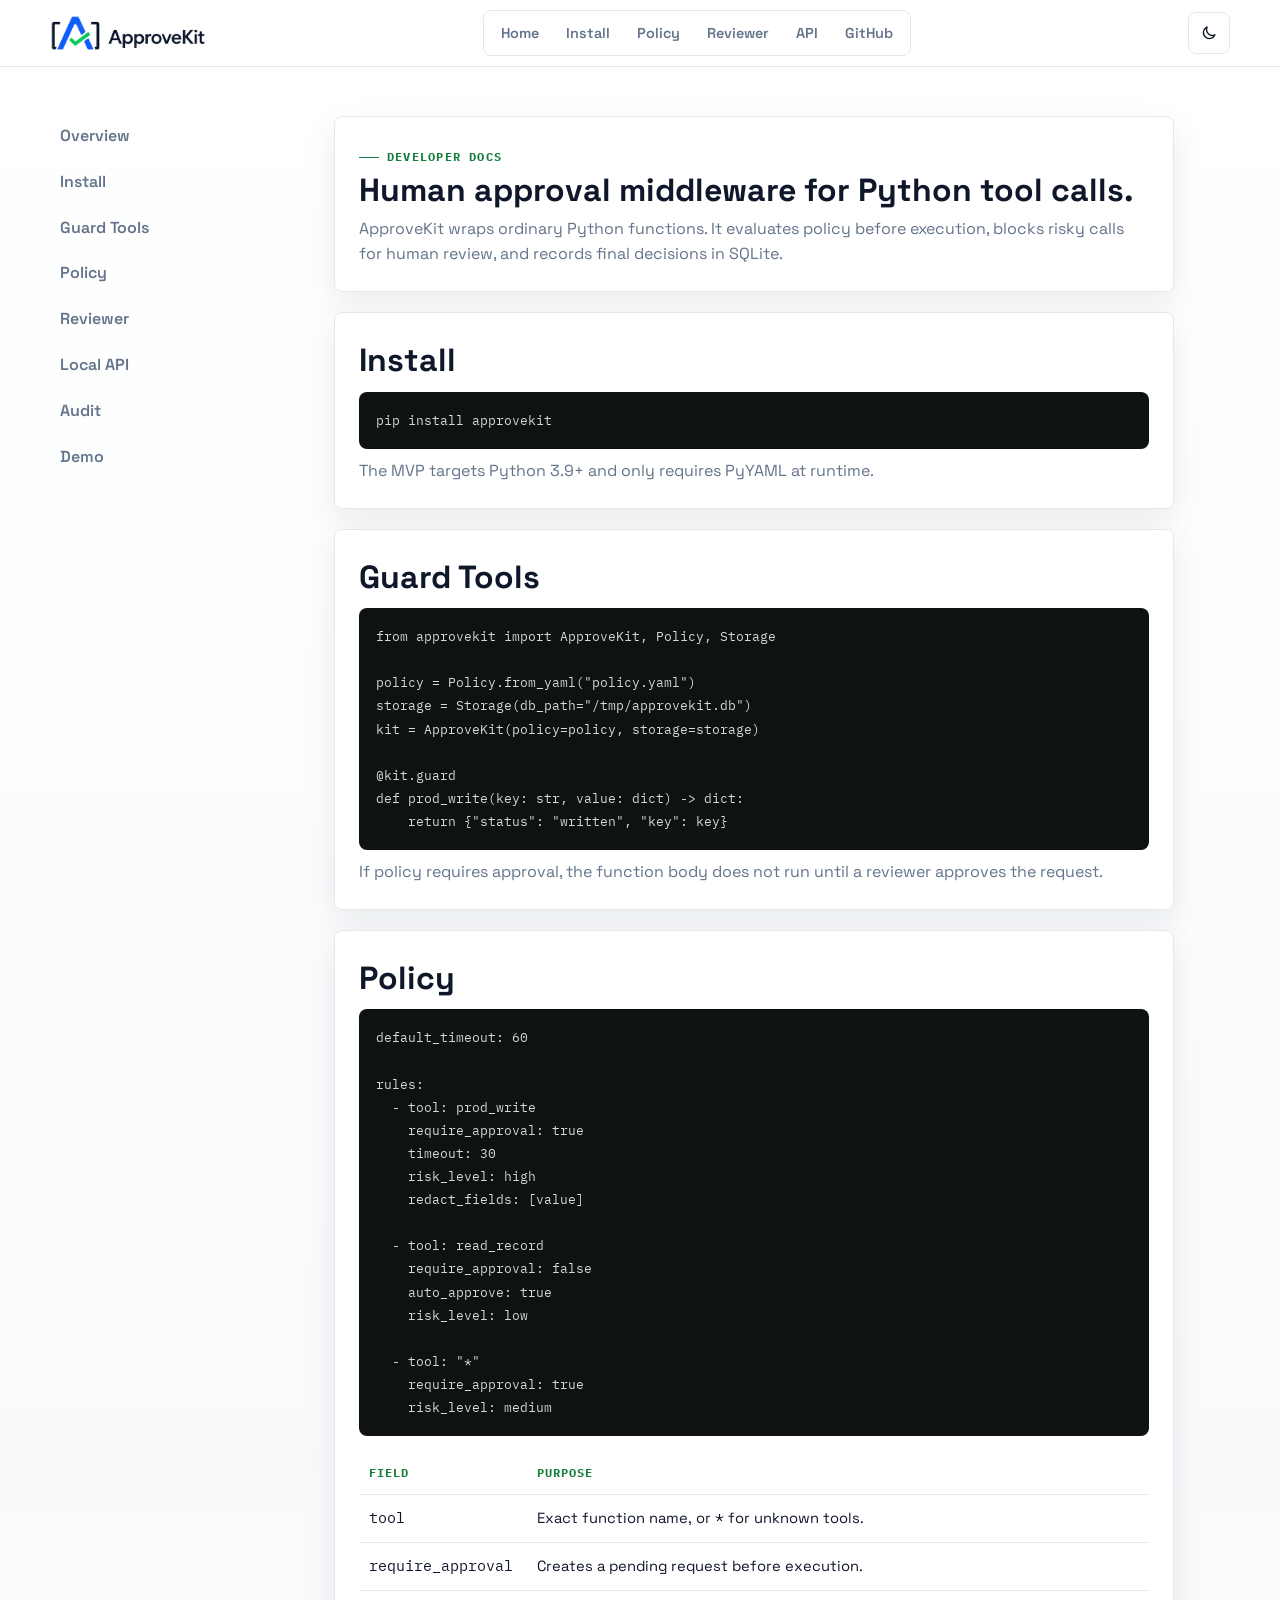
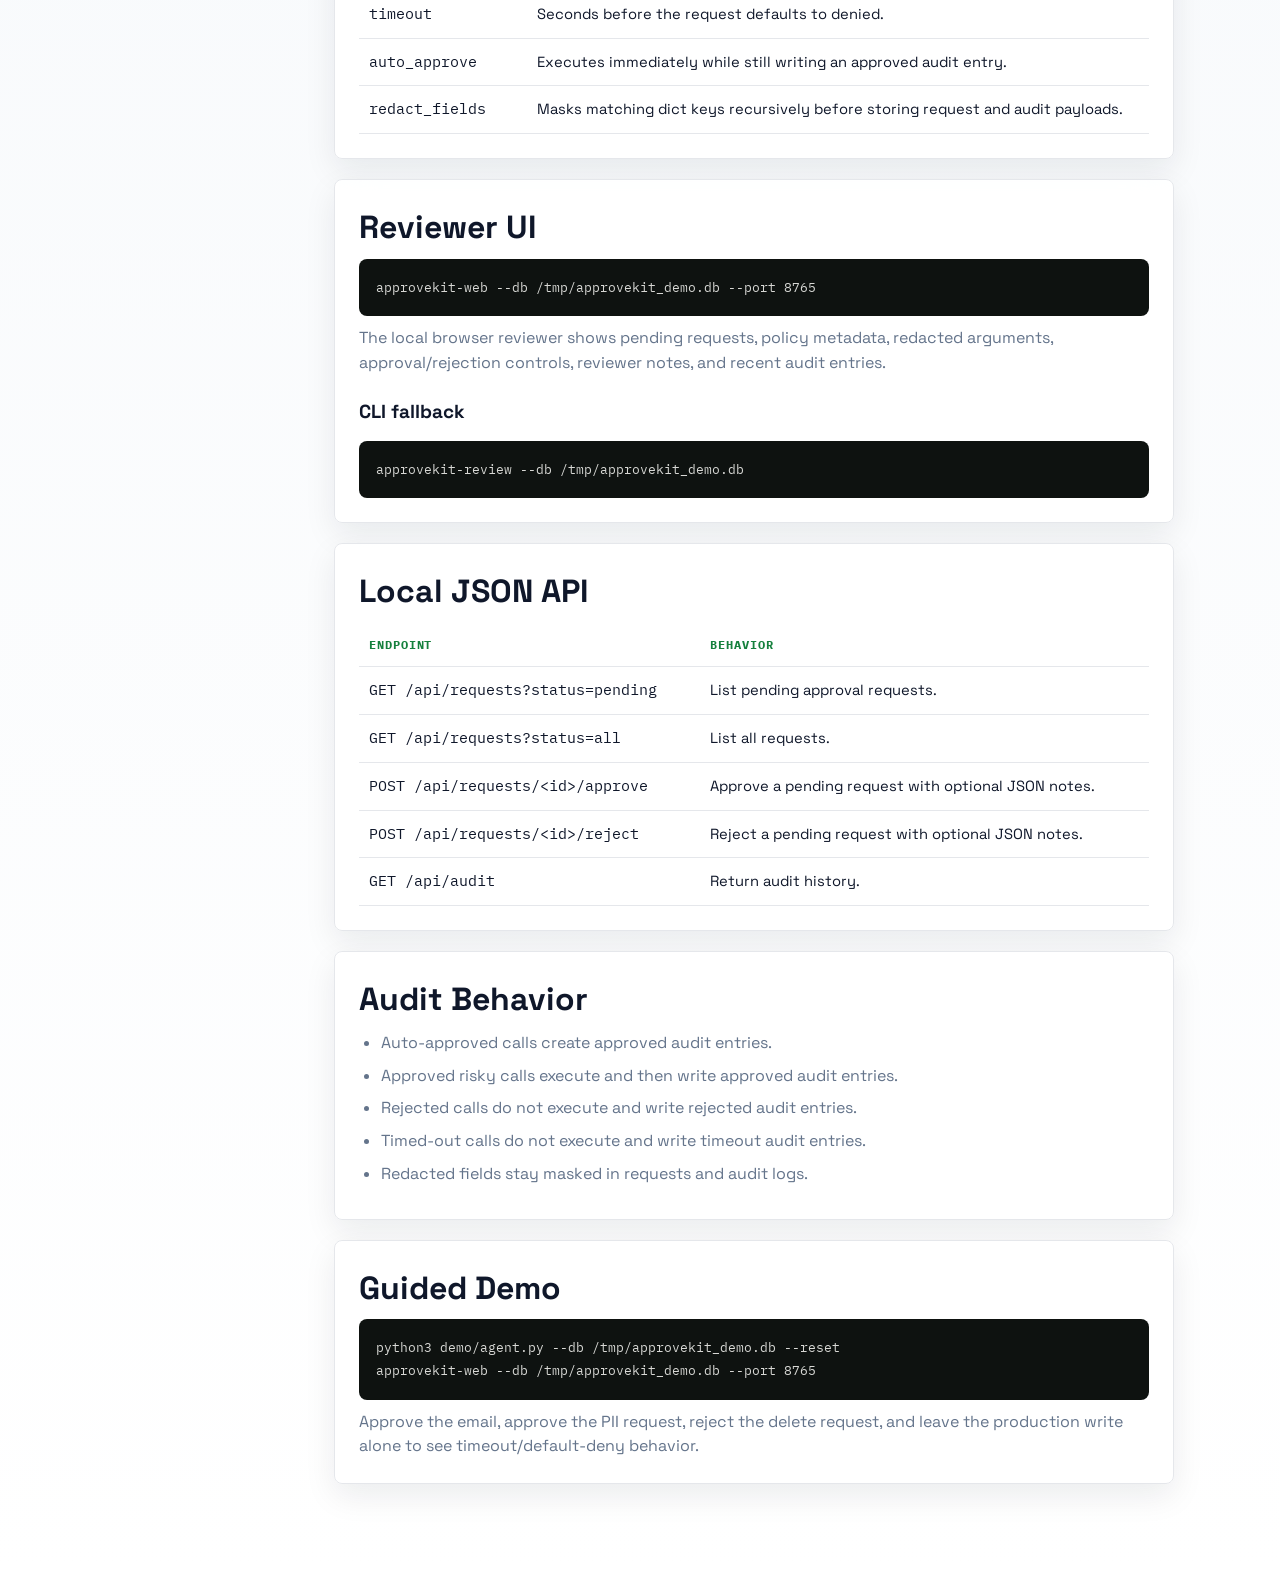
==== commit d916ca9f: "chore: prep 0.1.0 for PyPI — update CHANGELOG, URLs, and install commands" ====
--- a/docs.html
+++ b/docs.html
@@ -75,7 +75,7 @@
 
       <section class="doc-card" id="install">
         <h2>Install</h2>
-        <pre>python3 -m pip install -e ".[dev]"</pre>
+        <pre>pip install approvekit</pre>
         <p>The MVP targets Python 3.9+ and only requires PyYAML at runtime.</p>
       </section>
 
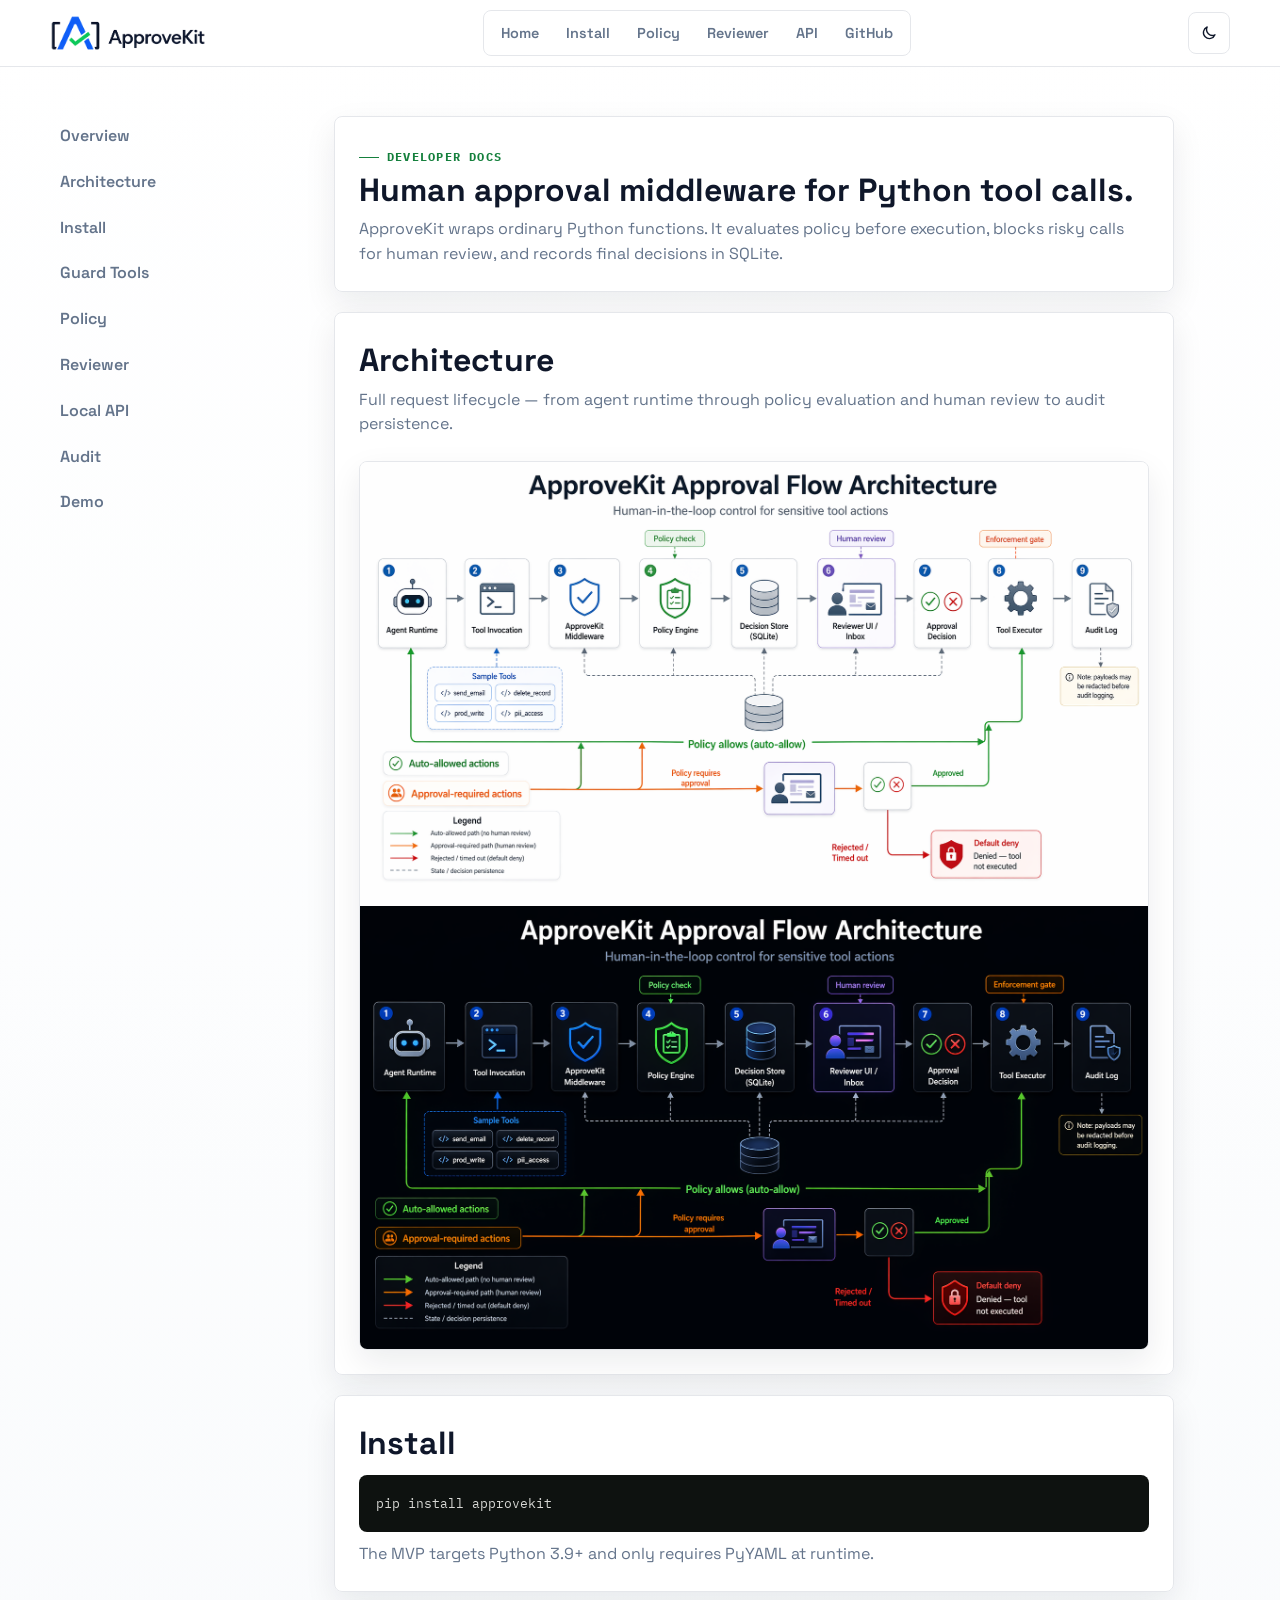
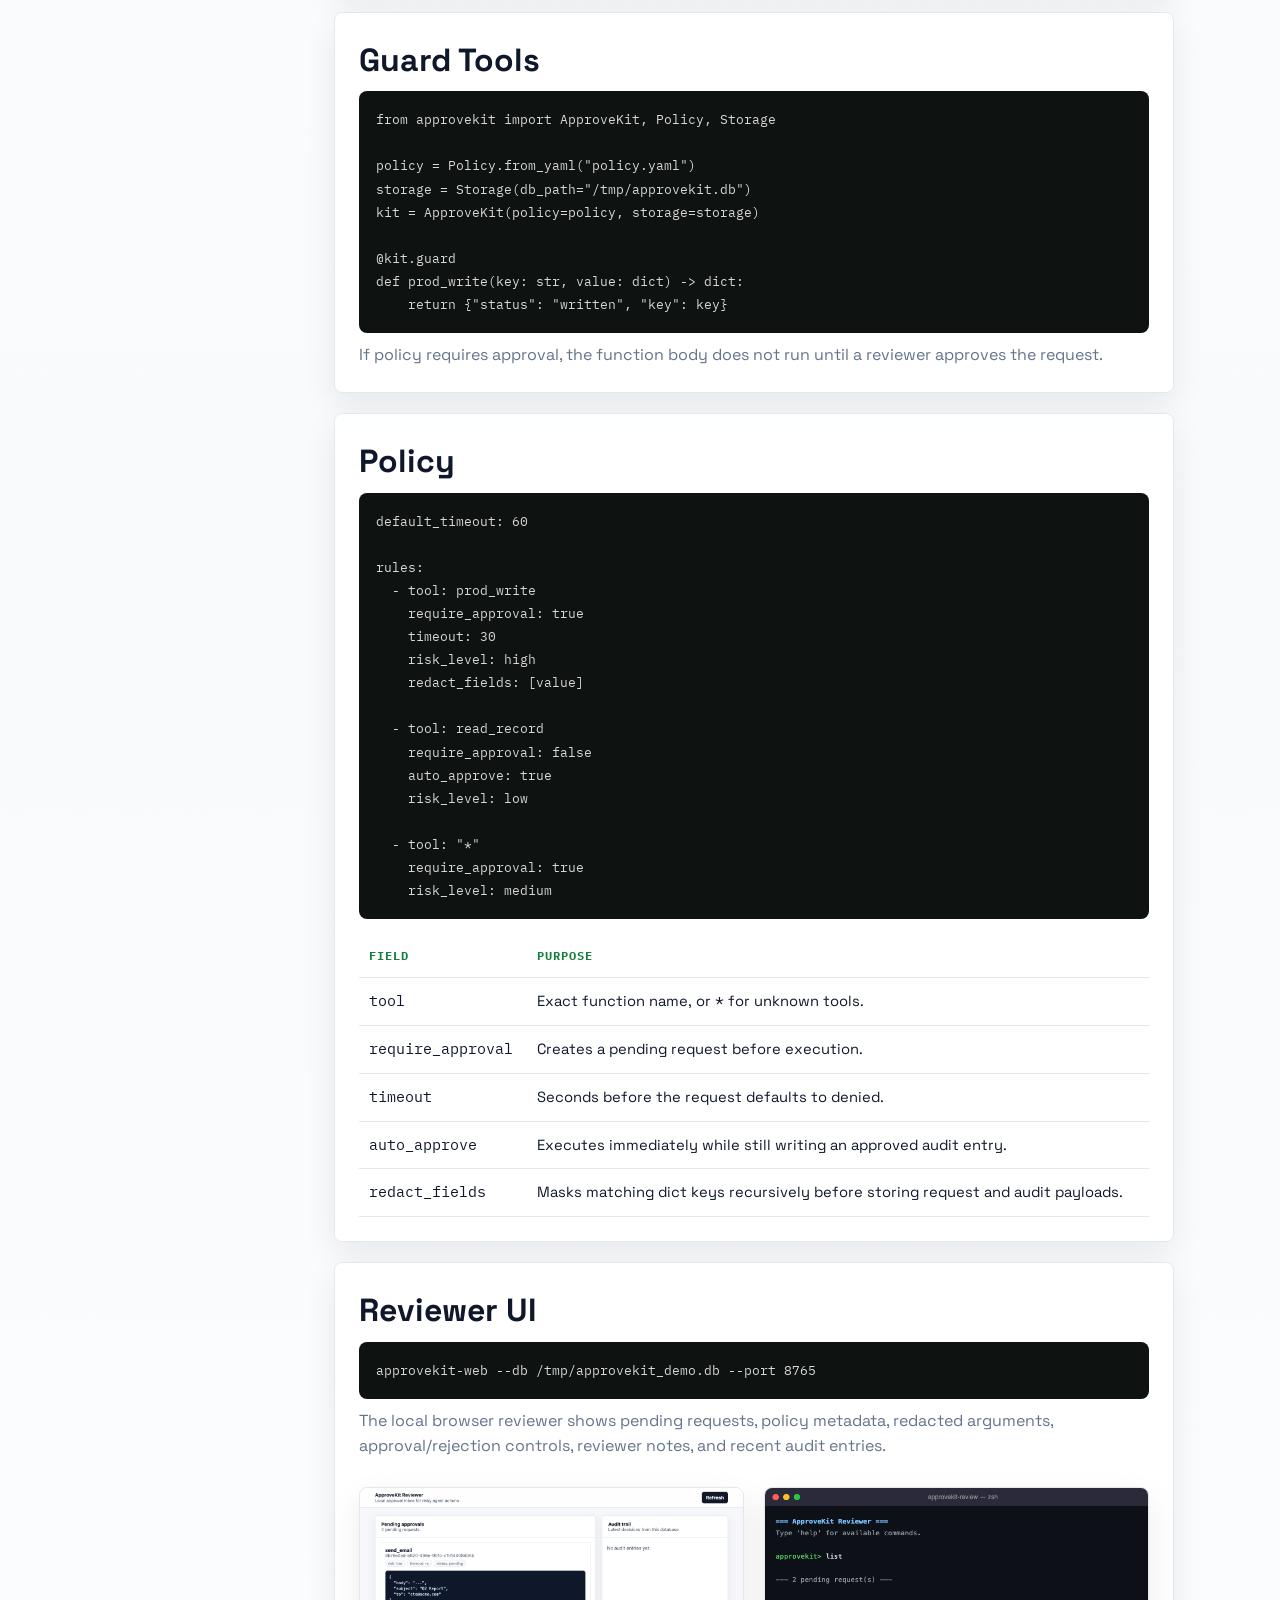
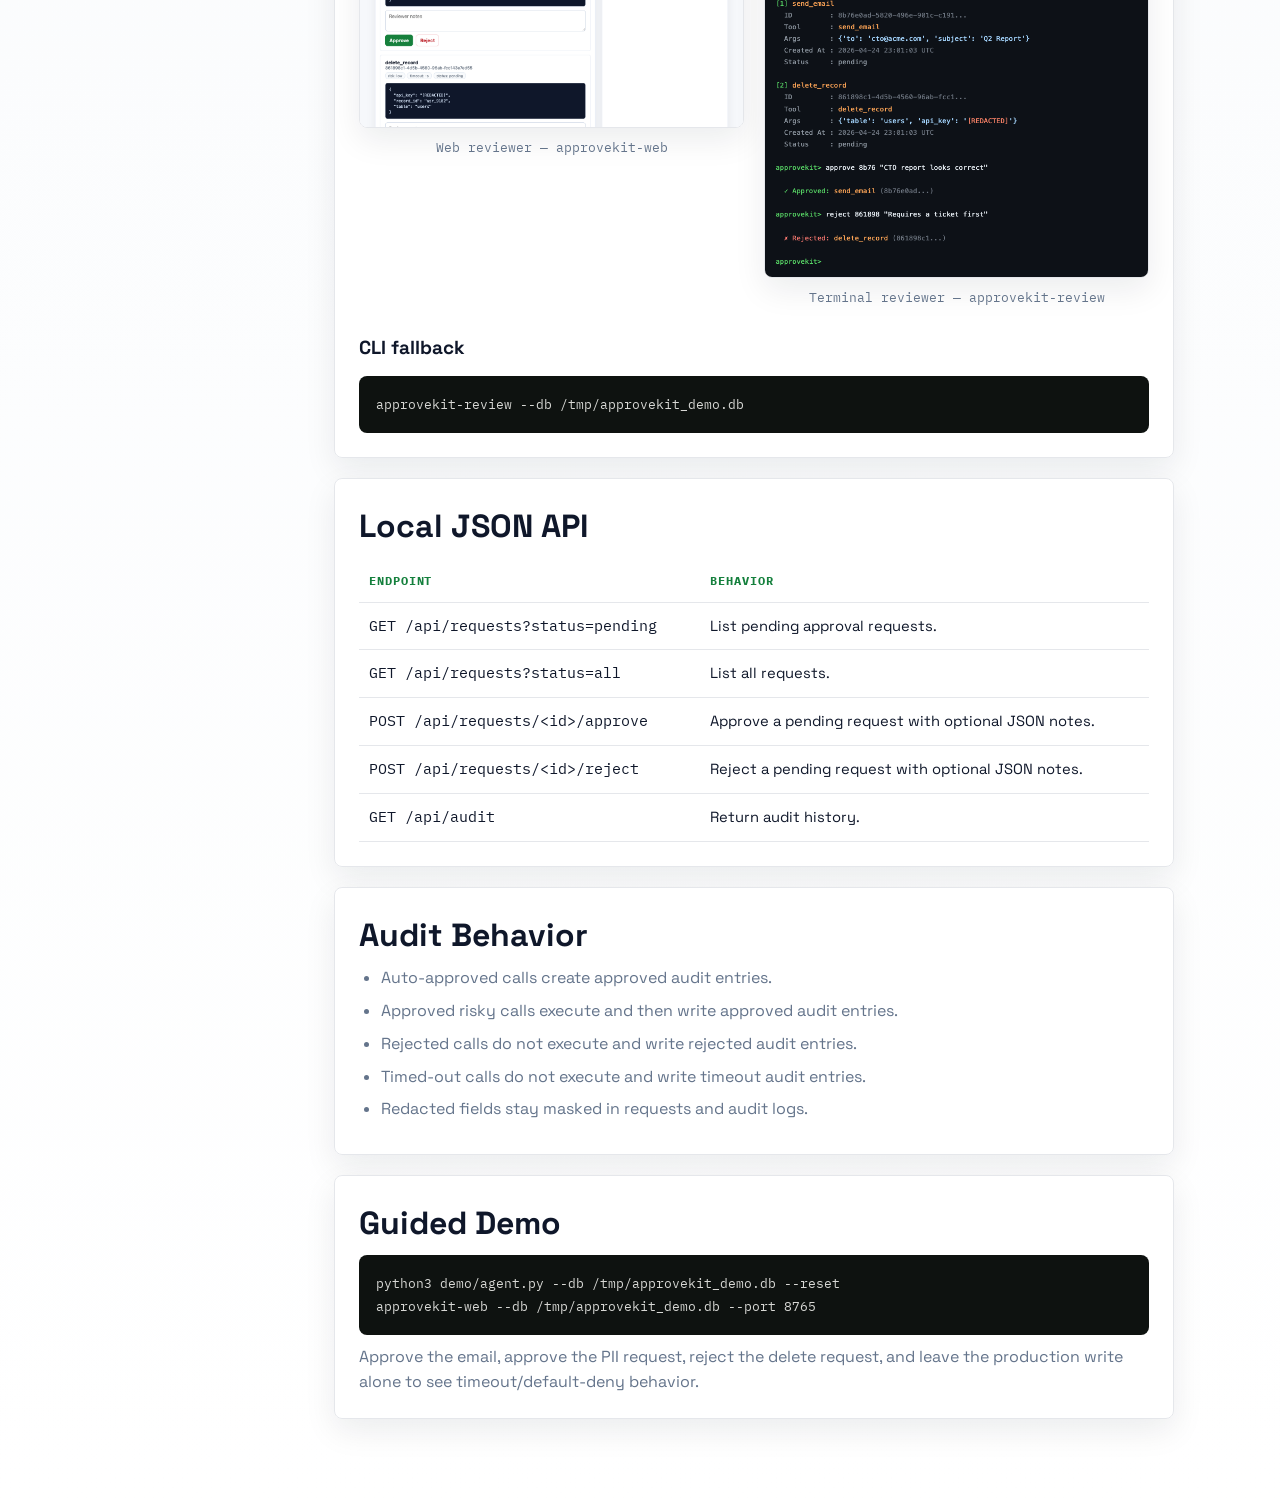
==== commit 0245c89e: "feat(website): add infographic, architecture diagram, and reviewer screenshots - Homepage: new #visu" ====
--- a/docs.html
+++ b/docs.html
@@ -57,6 +57,7 @@
   <main class="container doc-layout">
     <aside class="sidebar" aria-label="Documentation sections">
       <a href="#overview">Overview</a>
+      <a href="#architecture">Architecture</a>
       <a href="#install">Install</a>
       <a href="#guard">Guard Tools</a>
       <a href="#policy">Policy</a>
@@ -73,6 +74,15 @@
         <p>ApproveKit wraps ordinary Python functions. It evaluates policy before execution, blocks risky calls for human review, and records final decisions in SQLite.</p>
       </section>
 
+      <section class="doc-card" id="architecture">
+        <h2>Architecture</h2>
+        <p>Full request lifecycle — from agent runtime through policy evaluation and human review to audit persistence.</p>
+        <figure class="arch-figure" aria-label="ApproveKit approval flow architecture diagram">
+          <img class="themed-img themed-img-light" src="assets/flow_arch_light.png" alt="ApproveKit Approval Flow Architecture: 9-step diagram showing Agent Runtime → Tool Invocation → ApproveKit Middleware → Policy Engine → Decision Store → Reviewer UI → Approval Decision → Tool Executor → Audit Log, with auto-allow and approval-required paths.">
+          <img class="themed-img themed-img-dark" src="assets/flow_arch_dark.png" alt="ApproveKit Approval Flow Architecture: 9-step diagram showing Agent Runtime → Tool Invocation → ApproveKit Middleware → Policy Engine → Decision Store → Reviewer UI → Approval Decision → Tool Executor → Audit Log, with auto-allow and approval-required paths.">
+        </figure>
+      </section>
+
       <section class="doc-card" id="install">
         <h2>Install</h2>
         <pre>pip install approvekit</pre>
@@ -148,6 +158,16 @@
         <h2>Reviewer UI</h2>
         <pre>approvekit-web --db /tmp/approvekit_demo.db --port 8765</pre>
         <p>The local browser reviewer shows pending requests, policy metadata, redacted arguments, approval/rejection controls, reviewer notes, and recent audit entries.</p>
+        <div class="reviewer-screenshots">
+          <figure class="reviewer-screenshot-card">
+            <img src="assets/screenshots/web-reviewer.png" alt="ApproveKit web reviewer: browser inbox showing send_email and delete_record pending requests with redacted payloads, Approve/Reject buttons, and audit trail panel.">
+            <figcaption>Web reviewer — <code>approvekit-web</code></figcaption>
+          </figure>
+          <figure class="reviewer-screenshot-card">
+            <img src="assets/screenshots/terminal-reviewer.png" alt="ApproveKit terminal reviewer: CLI session listing 2 pending requests and approving send_email, rejecting delete_record with reviewer notes.">
+            <figcaption>Terminal reviewer — <code>approvekit-review</code></figcaption>
+          </figure>
+        </div>
         <h3>CLI fallback</h3>
         <pre>approvekit-review --db /tmp/approvekit_demo.db</pre>
       </section>
--- a/assets/style.css
+++ b/assets/style.css
@@ -1524,3 +1524,104 @@
     transform: none;
   }
 }
+
+/* ─── Themed images (light / dark swap) ─────────────────────── */
+.themed-img {
+  display: block;
+  width: 100%;
+  height: auto;
+}
+
+.themed-img-dark,
+html[data-theme="dark"] .themed-img-light {
+  display: none;
+}
+
+html[data-theme="dark"] .themed-img-dark {
+  display: block;
+}
+
+/* ─── Infographic section (homepage) ────────────────────────── */
+.visual-section {
+  padding: 86px 0;
+  border-top: 1px solid var(--line);
+}
+
+.visual-heading {
+  max-width: 600px;
+  margin: 14px 0 40px;
+  text-align: left;
+}
+
+.infographic-figure {
+  margin: 0;
+  border-radius: var(--radius);
+  overflow: hidden;
+  border: 1px solid var(--line);
+  box-shadow: var(--shadow-soft);
+  background: var(--surface-solid);
+  transition: box-shadow 300ms var(--ease);
+}
+
+.infographic-figure:hover {
+  box-shadow: var(--shadow);
+}
+
+/* ─── Architecture diagram (docs) ───────────────────────────── */
+.arch-figure {
+  margin: 24px 0 0;
+  border-radius: var(--radius);
+  overflow: hidden;
+  border: 1px solid var(--line);
+  box-shadow: var(--shadow-soft);
+  background: var(--surface-solid);
+}
+
+.arch-figure img {
+  display: block;
+  width: 100%;
+  height: auto;
+}
+
+/* ─── Reviewer screenshots (docs) ───────────────────────────── */
+.reviewer-screenshots {
+  display: grid;
+  grid-template-columns: 1fr 1fr;
+  gap: 20px;
+  margin: 28px 0 24px;
+}
+
+.reviewer-screenshot-card {
+  margin: 0;
+  display: flex;
+  flex-direction: column;
+  gap: 10px;
+}
+
+.reviewer-screenshot-card img {
+  display: block;
+  width: 100%;
+  height: auto;
+  border-radius: var(--radius);
+  border: 1px solid var(--line);
+  box-shadow: var(--shadow-soft);
+  transition: box-shadow 260ms var(--ease), transform 260ms var(--ease);
+}
+
+.reviewer-screenshot-card img:hover {
+  box-shadow: var(--shadow);
+  transform: translateY(-2px);
+}
+
+.reviewer-screenshot-card figcaption {
+  font-size: 0.82rem;
+  color: var(--muted);
+  text-align: center;
+  font-family: var(--mono);
+}
+
+@media (max-width: 640px) {
+  .reviewer-screenshots {
+    grid-template-columns: 1fr;
+  }
+}
